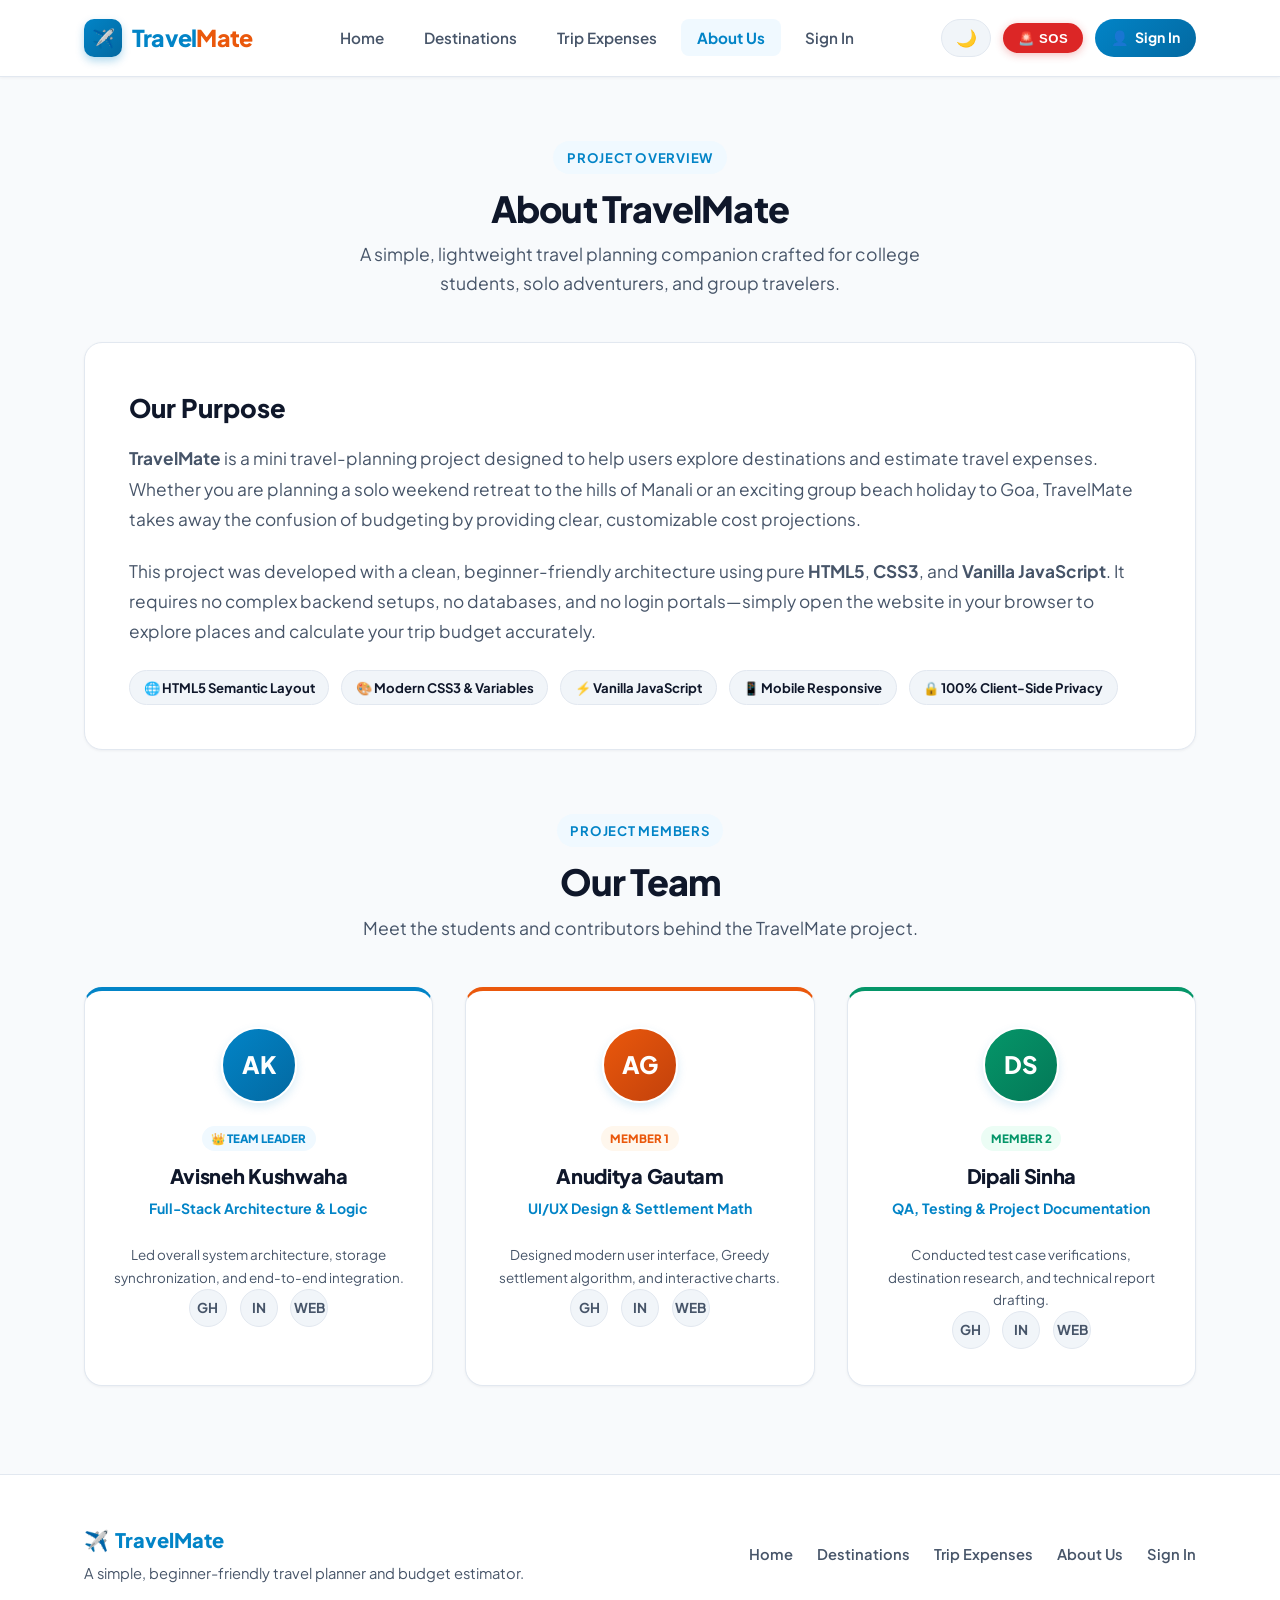
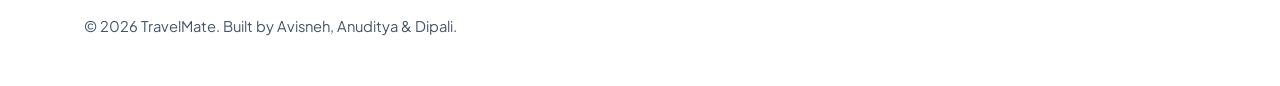
==== about.html @ c38aa234 "Initial commit: TravelMate web app" ====
<!DOCTYPE html>
<html lang="en">
<head>
  <meta charset="UTF-8">
  <meta name="viewport" content="width=device-width, initial-scale=1.0">
  <title>TravelMate - About Us & Our Team</title>
  <!-- Google Fonts: Plus Jakarta Sans -->
  <link rel="preconnect" href="https://fonts.googleapis.com">
  <link rel="preconnect" href="https://fonts.gstatic.com" crossorigin>
  <link href="https://fonts.googleapis.com/css2?family=Plus+Jakarta+Sans:wght@400;500;600;700;800&display=swap" rel="stylesheet">
  <!-- Main Stylesheet -->
  <link rel="stylesheet" href="css/style.css">
</head>
<body>

  <!-- Navigation Bar -->
  <header class="navbar">
    <div class="container nav-container">
      <a href="index.html" class="logo">
        <div class="logo-icon-wrap">✈️</div>
        <div class="logo-text">Travel<span>Mate</span></div>
      </a>

      <!-- Mobile Menu Toggle Button -->
      <button class="menu-toggle" id="menuToggle" aria-label="Toggle Navigation">
        ☰
      </button>

      <!-- Navigation Links -->
      <nav>
        <ul class="nav-links" id="navLinks">
          <li><a href="index.html" class="nav-link">Home</a></li>
          <li><a href="destinations.html" class="nav-link">Destinations</a></li>
          <li><a href="budget.html" class="nav-link">Trip Expenses</a></li>
          <li><a href="about.html" class="nav-link active">About Us</a></li>
          <li><a href="login.html" class="nav-link">Sign In</a></li>
        </ul>
      </nav>

      <!-- Nav Actions: Theme Toggle & Emergency SOS -->
      <div class="nav-actions-group">
        <button type="button" id="themeToggleBtn" class="btn-theme-toggle" title="Toggle Dark/Light Mode">🌙</button>
        <button type="button" id="sosNavBtn" class="btn-nav-sos" title="Emergency Helplines">🚨 SOS</button>
      </div>
    </div>
  </header>

  <!-- Main Content -->
  <main>
    <section class="about-section">
      <div class="container">
        <!-- Section Header -->
        <div class="section-header">
          <span class="section-tag">Project Overview</span>
          <h1 class="section-title">About TravelMate</h1>
          <p class="section-subtitle">
            A simple, lightweight travel planning companion crafted for college students, solo adventurers, and group travelers.
          </p>
        </div>

        <!-- About Intro Card -->
        <div class="about-intro-card">
          <h2 style="font-size: 1.6rem; font-weight: 800; margin-bottom: 0.85rem; color: var(--text-main);">Our Purpose</h2>
          <p class="about-intro-text">
            <strong>TravelMate</strong> is a mini travel-planning project designed to help users explore destinations and estimate travel expenses.
            Whether you are planning a solo weekend retreat to the hills of Manali or an exciting group beach holiday to Goa, TravelMate takes away the confusion of budgeting by providing clear, customizable cost projections.
          </p>
          <p class="about-intro-text">
            This project was developed with a clean, beginner-friendly architecture using pure <strong>HTML5</strong>, <strong>CSS3</strong>, and <strong>Vanilla JavaScript</strong>. It requires no complex backend setups, no databases, and no login portals—simply open the website in your browser to explore places and calculate your trip budget accurately.
          </p>

          <!-- Tech Stack Highlights -->
          <div class="about-tech-pills">
            <span class="tech-pill">🌐 HTML5 Semantic Layout</span>
            <span class="tech-pill">🎨 Modern CSS3 & Variables</span>
            <span class="tech-pill">⚡ Vanilla JavaScript</span>
            <span class="tech-pill">📱 Mobile Responsive</span>
            <span class="tech-pill">🔒 100% Client-Side Privacy</span>
          </div>
        </div>

        <!-- Team Section Header -->
        <div class="section-header">
          <span class="section-tag">Project Members</span>
          <h2 class="section-title">Our Team</h2>
          <p class="section-subtitle">
            Meet the students and contributors behind the TravelMate project.
          </p>
        </div>

        <!-- Team Grid -->
        <div class="team-grid">
          
          <!-- ========================================================= -->
          <!-- TEAM LEADER: AVISNEH KUSHWAHA                             -->
          <!-- ========================================================= -->
          <div class="team-card" style="border-top: 4px solid var(--primary);">
            <div class="team-avatar" style="background: linear-gradient(135deg, #0284c7 0%, #0369a1 100%); color: #ffffff;">AK</div>
            <div style="display: inline-block; background: var(--primary-light); color: var(--primary); font-size: 0.72rem; font-weight: 800; padding: 0.2rem 0.6rem; border-radius: var(--radius-full); margin-bottom: 0.5rem; text-transform: uppercase;">👑 Team Leader</div>
            <h3 class="team-name">Avisneh Kushwaha</h3>
            <div class="team-role">Full-Stack Architecture & Logic</div>
            <p style="font-size: 0.84rem; color: var(--text-muted); margin-top: 0.5rem;">
              Led overall system architecture, storage synchronization, and end-to-end integration.
            </p>
            <div class="team-socials">
              <a href="#" class="social-link" title="GitHub">GH</a>
              <a href="#" class="social-link" title="LinkedIn">IN</a>
              <a href="#" class="social-link" title="Portfolio">WEB</a>
            </div>
          </div>

          <!-- ========================================================= -->
          <!-- MEMBER 1: ANUDITYA GAUTAM                                 -->
          <!-- ========================================================= -->
          <div class="team-card" style="border-top: 4px solid var(--secondary);">
            <div class="team-avatar" style="background: linear-gradient(135deg, #ea580c 0%, #c2410c 100%); color: #ffffff;">AG</div>
            <div style="display: inline-block; background: var(--secondary-light); color: var(--secondary); font-size: 0.72rem; font-weight: 800; padding: 0.2rem 0.6rem; border-radius: var(--radius-full); margin-bottom: 0.5rem; text-transform: uppercase;">Member 1</div>
            <h3 class="team-name">Anuditya Gautam</h3>
            <div class="team-role">UI/UX Design & Settlement Math</div>
            <p style="font-size: 0.84rem; color: var(--text-muted); margin-top: 0.5rem;">
              Designed modern user interface, Greedy settlement algorithm, and interactive charts.
            </p>
            <div class="team-socials">
              <a href="#" class="social-link" title="GitHub">GH</a>
              <a href="#" class="social-link" title="LinkedIn">IN</a>
              <a href="#" class="social-link" title="Portfolio">WEB</a>
            </div>
          </div>

          <!-- ========================================================= -->
          <!-- MEMBER 2: DIPALI SINHA                                    -->
          <!-- ========================================================= -->
          <div class="team-card" style="border-top: 4px solid var(--accent);">
            <div class="team-avatar" style="background: linear-gradient(135deg, #059669 0%, #047857 100%); color: #ffffff;">DS</div>
            <div style="display: inline-block; background: var(--accent-light); color: var(--accent); font-size: 0.72rem; font-weight: 800; padding: 0.2rem 0.6rem; border-radius: var(--radius-full); margin-bottom: 0.5rem; text-transform: uppercase;">Member 2</div>
            <h3 class="team-name">Dipali Sinha</h3>
            <div class="team-role">QA, Testing & Project Documentation</div>
            <p style="font-size: 0.84rem; color: var(--text-muted); margin-top: 0.5rem;">
              Conducted test case verifications, destination research, and technical report drafting.
            </p>
            <div class="team-socials">
              <a href="#" class="social-link" title="GitHub">GH</a>
              <a href="#" class="social-link" title="LinkedIn">IN</a>
              <a href="#" class="social-link" title="Portfolio">WEB</a>
            </div>
          </div>

        </div>
      </div>
    </section>

    <!-- Emergency SOS Modal -->
    <div id="sosModal" class="modal-overlay hidden" role="dialog" aria-modal="true">
      <div class="modal-box">
        <div class="modal-header">
          <h3 class="modal-title"><span>🚨</span> Emergency Tourist Helplines</h3>
          <button type="button" class="modal-close-btn" id="closeSosBtn">&times;</button>
        </div>
        <p style="font-size: 0.9rem; color: var(--text-muted); margin-bottom: 1.25rem;">
          Verified 24x7 emergency contacts across India. Tap any button to place an immediate call.
        </p>
        <div class="sos-grid">
          <div class="sos-card sos-card-primary">
            <div>
              <div class="sos-name">National Emergency</div>
              <div class="sos-sub">All-in-one Emergency</div>
            </div>
            <a href="tel:112" class="sos-btn-call">📞 112</a>
          </div>
          <div class="sos-card">
            <div>
              <div class="sos-name">Tourist Helpline</div>
              <div class="sos-sub">Ministry of Tourism (24x7)</div>
            </div>
            <a href="tel:1363" class="sos-btn-call">📞 1363</a>
          </div>
          <div class="sos-card">
            <div>
              <div class="sos-name">Police Control</div>
              <div class="sos-sub">Immediate Police Assistance</div>
            </div>
            <a href="tel:100" class="sos-btn-call">📞 100</a>
          </div>
          <div class="sos-card">
            <div>
              <div class="sos-name">Ambulance / Medical</div>
              <div class="sos-sub">Emergency Medical Care</div>
            </div>
            <a href="tel:108" class="sos-btn-call">📞 108</a>
          </div>
          <div class="sos-card">
            <div>
              <div class="sos-name">Women Safety</div>
              <div class="sos-sub">National Women Helpline</div>
            </div>
            <a href="tel:1091" class="sos-btn-call">📞 1091</a>
          </div>
          <div class="sos-card">
            <div>
              <div class="sos-name">Highway Emergency</div>
              <div class="sos-sub">NHAI Road Assistance</div>
            </div>
            <a href="tel:1033" class="sos-btn-call">📞 1033</a>
          </div>
        </div>
      </div>
    </div>
  </main>

  <!-- Footer -->
  <footer class="footer">
    <div class="container footer-content">
      <div>
        <div class="footer-logo">
          <span>✈️</span> TravelMate
        </div>
        <p>A simple, beginner-friendly travel planner and budget estimator.</p>
      </div>
      <ul class="footer-links">
        <li><a href="index.html">Home</a></li>
        <li><a href="destinations.html">Destinations</a></li>
        <li><a href="budget.html">Trip Expenses</a></li>
        <li><a href="about.html">About Us</a></li>
        <li><a href="login.html">Sign In</a></li>
      </ul>
      <div>
        <p>&copy; 2026 TravelMate. Built by Avisneh, Anuditya & Dipali.</p>
      </div>
    </div>
  </footer>

  <!-- Main JavaScript File -->
  <script src="js/script.js"></script>
</body>
</html>
---- css/style.css ----
/* ===================================================
   TravelMate - Modern Travel Planning Website
   Polished College Mini-Project Stylesheet
   =================================================== */

@import url('https://fonts.googleapis.com/css2?family=Plus+Jakarta+Sans:wght@400;500;600;700;800&display=swap');

/* CSS Variables (Design Tokens) */
:root {
  /* Brand Colors */
  --primary: #0284c7;             /* Sky/Ocean Blue */
  --primary-hover: #0369a1;
  --primary-light: #f0f9ff;
  --primary-glow: rgba(2, 132, 199, 0.15);
  
  --secondary: #ea580c;           /* Warm Sunset Coral/Orange */
  --secondary-hover: #c2410c;
  --secondary-light: #fff7ed;
  
  --accent: #059669;              /* Emerald for settlements / positive balance */
  --accent-light: #ecfdf5;

  /* Neutrals & Surfaces */
  --bg-page: #f8fafc;             /* Slate 50 */
  --bg-card: #ffffff;
  --bg-subtle: #f1f5f9;           /* Slate 100 */
  --bg-input: #ffffff;
  
  /* Text */
  --text-main: #0f172a;           /* Slate 900 */
  --text-muted: #475569;          /* Slate 600 - high contrast */
  --text-light: #94a3b8;          /* Slate 400 */
  
  /* Borders */
  --border: #e2e8f0;              /* Slate 200 */
  --border-hover: #cbd5e1;
  --border-focus: #38bdf8;
  
  /* Feedback */
  --error: #dc2626;
  --error-bg: #fef2f2;
  --error-border: #fecaca;
  
  /* Radii */
  --radius-sm: 8px;
  --radius-md: 12px;
  --radius-lg: 18px;
  --radius-full: 9999px;
  
  /* Shadows */
  --shadow-sm: 0 1px 3px 0 rgba(15, 23, 42, 0.05);
  --shadow-md: 0 4px 12px -2px rgba(15, 23, 42, 0.07), 0 2px 4px -1px rgba(15, 23, 42, 0.04);
  --shadow-lg: 0 12px 28px -4px rgba(15, 23, 42, 0.1), 0 4px 8px -2px rgba(15, 23, 42, 0.04);
  --shadow-primary: 0 10px 20px -3px rgba(2, 132, 199, 0.25);
  
  /* Transitions */
  --transition: all 0.22s cubic-bezier(0.4, 0, 0.2, 1);
  --max-width: 1160px;
}

/* ===================================================
   Dark Mode Theme System
   =================================================== */
[data-theme="dark"] {
  --bg-page: #0b1329;             /* Deep midnight slate */
  --bg-card: #152238;             /* Elevated dark surface */
  --bg-subtle: #1c2e4a;           /* Secondary dark surface */
  --bg-input: #101c30;            /* Dark input field */
  
  --text-main: #f8fafc;           /* Crisp bright text */
  --text-muted: #94a3b8;          /* Slate 400 */
  --text-light: #64748b;          /* Slate 500 */
  
  --border: #233554;              /* Slate border */
  --border-hover: #3b5278;
  --border-focus: #38bdf8;
  
  --primary-light: rgba(2, 132, 199, 0.22);
  --secondary-light: rgba(234, 88, 12, 0.22);
  --accent-light: rgba(5, 150, 105, 0.22);
  
  --shadow-sm: 0 1px 3px 0 rgba(0, 0, 0, 0.4);
  --shadow-md: 0 4px 12px -2px rgba(0, 0, 0, 0.5);
  --shadow-lg: 0 12px 28px -4px rgba(0, 0, 0, 0.65);
}

[data-theme="dark"] .navbar {
  background-color: rgba(15, 23, 42, 0.94);
  border-bottom: 1px solid var(--border);
}
[data-theme="dark"] .nav-links {
  background-color: #152238;
}
[data-theme="dark"] .nav-link {
  color: #cbd5e1;
}
[data-theme="dark"] .nav-link:hover,
[data-theme="dark"] .nav-link.active {
  color: #38bdf8;
}
[data-theme="dark"] .feature-card,
[data-theme="dark"] .destination-card,
[data-theme="dark"] .team-card,
[data-theme="dark"] .tracker-panel,
[data-theme="dark"] .metric-card,
[data-theme="dark"] .trip-card,
[data-theme="dark"] .settlement-card,
[data-theme="dark"] .print-actions-bar,
[data-theme="dark"] .about-intro-card,
[data-theme="dark"] .checklist-card,
[data-theme="dark"] .budget-meter-card,
[data-theme="dark"] .category-analytics-card,
[data-theme="dark"] .itinerary-card,
[data-theme="dark"] .currency-widget-card,
[data-theme="dark"] .modal-box {
  background-color: var(--bg-card);
  border-color: var(--border);
}
[data-theme="dark"] .form-input,
[data-theme="dark"] .form-select,
[data-theme="dark"] .dest-search-input {
  background-color: var(--bg-input);
  color: var(--text-main);
  border-color: var(--border);
}
[data-theme="dark"] .expense-table th {
  background-color: #1a2a44;
  color: #cbd5e1;
  border-color: var(--border);
}
[data-theme="dark"] .expense-table td {
  border-color: var(--border);
  color: var(--text-main);
}
[data-theme="dark"] .category-dist-bar {
  background-color: #1e293b;
}
[data-theme="dark"] .category-card {
  background-color: #1a2a44;
}
[data-theme="dark"] .checklist-item {
  background-color: #1a2a44;
  border-color: var(--border);
}
[data-theme="dark"] .checklist-item.done {
  background-color: rgba(5, 150, 105, 0.15);
  border-color: #065f46;
}
[data-theme="dark"] .footer {
  background-color: #070d1d;
  border-top: 1px solid var(--border);
}
[data-theme="dark"] .demo-banner {
  background: linear-gradient(135deg, rgba(5, 150, 105, 0.15) 0%, rgba(2, 132, 199, 0.15) 100%);
  border-color: #059669;
}
[data-theme="dark"] .demo-banner-title {
  color: #34d399;
}
[data-theme="dark"] .demo-banner-desc {
  color: #a7f3d0;
}
[data-theme="dark"] .filter-pill {
  background-color: #152238;
  color: #cbd5e1;
  border-color: var(--border);
}

/* Homepage Dark Mode Overrides */
[data-theme="dark"] .hero {
  background: 
    linear-gradient(180deg, rgba(11, 19, 41, 0.94) 0%, rgba(15, 23, 42, 0.98) 100%),
    url('https://images.unsplash.com/photo-1488646953014-85cb44e25828?w=1600&auto=format&fit=crop&q=80') center/cover no-repeat;
  border-bottom-color: var(--border);
}

[data-theme="dark"] .hero-badge {
  background-color: var(--bg-card);
  border-color: var(--border);
  color: #38bdf8;
}

[data-theme="dark"] .hero-stats {
  background-color: rgba(21, 34, 56, 0.9);
  border-color: var(--border);
  color: #94a3b8;
}

[data-theme="dark"] .hero-stat-item strong {
  color: #f8fafc;
}

[data-theme="dark"] .btn-outline {
  background-color: var(--bg-card);
  border-color: var(--border);
  color: var(--text-main);
}

[data-theme="dark"] .btn-outline:hover {
  background-color: var(--primary-light);
  border-color: var(--primary);
  color: #38bdf8;
}

[data-theme="dark"] .btn-outline-danger {
  background-color: var(--bg-card);
  border-color: #7f1d1d;
  color: #f87171;
}

[data-theme="dark"] .btn-outline-danger:hover {
  background-color: rgba(220, 38, 38, 0.2);
  border-color: #ef4444;
}

[data-theme="dark"] .section-tag {
  background-color: var(--primary-light);
  color: #38bdf8;
}

[data-theme="dark"] .feature-card {
  background-color: var(--bg-card);
  border-color: var(--border);
}

[data-theme="dark"] .feature-icon-wrap {
  background-color: var(--primary-light);
  color: #38bdf8;
}

[data-theme="dark"] .feature-link {
  color: #38bdf8;
}

[data-theme="dark"] .feature-link:hover {
  color: #7dd3fc;
}

[data-theme="dark"] .sos-card {
  background-color: var(--bg-card);
  border-color: var(--border);
}

[data-theme="dark"] .sos-sub {
  color: var(--text-muted);
}

/* Base & Reset */
*, *::before, *::after {
  box-sizing: border-box;
  margin: 0;
  padding: 0;
}

html {
  scroll-behavior: smooth;
  font-size: 16px;
}

body {
  font-family: 'Plus Jakarta Sans', -apple-system, BlinkMacSystemFont, "Segoe UI", Roboto, sans-serif;
  color: var(--text-main);
  background-color: var(--bg-page);
  line-height: 1.65;
  min-height: 100vh;
  display: flex;
  flex-direction: column;
  -webkit-font-smoothing: antialiased;
}

main {
  flex: 1;
}

a {
  color: inherit;
  text-decoration: none;
}

img {
  max-width: 100%;
  height: auto;
  display: block;
}

/* Container */
.container {
  width: 100%;
  max-width: var(--max-width);
  margin: 0 auto;
  padding: 0 1.5rem;
}

/* Section Header Typography */
.section-header {
  text-align: center;
  margin-bottom: 2.75rem;
}

.section-tag {
  display: inline-flex;
  align-items: center;
  gap: 0.4rem;
  font-size: 0.82rem;
  font-weight: 700;
  text-transform: uppercase;
  letter-spacing: 0.75px;
  color: var(--primary);
  background-color: var(--primary-light);
  padding: 0.35rem 0.85rem;
  border-radius: var(--radius-full);
  margin-bottom: 0.75rem;
}

.section-title {
  font-size: 2.25rem;
  font-weight: 800;
  color: var(--text-main);
  letter-spacing: -0.025em;
  margin-bottom: 0.6rem;
  line-height: 1.25;
}

.section-subtitle {
  font-size: 1.1rem;
  color: var(--text-muted);
  max-width: 620px;
  margin: 0 auto;
  font-weight: 400;
}

/* ===================================================
   Navigation Bar
   =================================================== */
.navbar {
  background-color: rgba(255, 255, 255, 0.95);
  backdrop-filter: blur(12px);
  -webkit-backdrop-filter: blur(12px);
  border-bottom: 1px solid var(--border);
  position: sticky;
  top: 0;
  z-index: 100;
  box-shadow: var(--shadow-sm);
  transition: var(--transition);
}

.nav-container {
  display: flex;
  align-items: center;
  justify-content: space-between;
  height: 76px;
}

.logo {
  display: flex;
  align-items: center;
  gap: 0.6rem;
  font-size: 1.45rem;
  font-weight: 800;
  color: var(--primary);
  letter-spacing: -0.03em;
  transition: var(--transition);
}

.logo:hover {
  opacity: 0.9;
  transform: translateY(-1px);
}

.logo-icon-wrap {
  width: 38px;
  height: 38px;
  border-radius: 10px;
  background: linear-gradient(135deg, var(--primary) 0%, var(--primary-hover) 100%);
  color: #ffffff;
  display: flex;
  align-items: center;
  justify-content: center;
  font-size: 1.15rem;
  box-shadow: 0 4px 8px rgba(2, 132, 199, 0.3);
}

.logo-text span {
  color: var(--secondary);
}

.nav-links {
  display: flex;
  list-style: none;
  gap: 0.5rem;
  align-items: center;
}

.nav-link {
  font-size: 0.95rem;
  font-weight: 600;
  color: var(--text-muted);
  padding: 0.55rem 1rem;
  border-radius: var(--radius-sm);
  transition: var(--transition);
}

.nav-link:hover {
  color: var(--primary);
  background-color: var(--primary-light);
}

.nav-link.active {
  color: var(--primary);
  background-color: var(--primary-light);
  font-weight: 700;
}

.menu-toggle {
  display: none;
  background: none;
  border: 1px solid var(--border);
  border-radius: var(--radius-sm);
  padding: 0.5rem 0.75rem;
  cursor: pointer;
  color: var(--text-main);
  font-size: 1.25rem;
  transition: var(--transition);
}

.menu-toggle:hover {
  background-color: var(--bg-subtle);
}

/* ===================================================
   Buttons
   =================================================== */
.btn {
  display: inline-flex;
  align-items: center;
  justify-content: center;
  gap: 0.5rem;
  font-size: 0.98rem;
  font-weight: 700;
  padding: 0.75rem 1.6rem;
  border-radius: var(--radius-md);
  border: 1px solid transparent;
  cursor: pointer;
  transition: var(--transition);
  text-align: center;
  font-family: inherit;
}

.btn-primary {
  background: linear-gradient(135deg, var(--primary) 0%, var(--primary-hover) 100%);
  color: #ffffff;
  box-shadow: var(--shadow-sm);
}

.btn-primary:hover {
  transform: translateY(-2px);
  box-shadow: var(--shadow-primary);
}

.btn-secondary {
  background: linear-gradient(135deg, var(--secondary) 0%, var(--secondary-hover) 100%);
  color: #ffffff;
  box-shadow: var(--shadow-sm);
}

.btn-secondary:hover {
  transform: translateY(-2px);
  box-shadow: 0 10px 20px -3px rgba(234, 88, 12, 0.25);
}

.btn-outline {
  background-color: #ffffff;
  border-color: var(--border);
  color: var(--text-main);
}

.btn-outline:hover {
  border-color: var(--primary);
  color: var(--primary);
  background-color: var(--primary-light);
  transform: translateY(-2px);
}

.btn-outline-danger {
  background-color: #ffffff;
  border-color: var(--error-border);
  color: var(--error);
}

.btn-outline-danger:hover {
  background-color: var(--error-bg);
  border-color: var(--error);
}

.btn-sm {
  padding: 0.45rem 0.9rem;
  font-size: 0.85rem;
  border-radius: var(--radius-sm);
}

.btn-lg {
  padding: 0.95rem 2rem;
  font-size: 1.08rem;
  border-radius: var(--radius-md);
}

/* ===================================================
   Home Page Hero & Features
   =================================================== */
.hero {
  position: relative;
  padding: 5.5rem 0 4.5rem;
  background: 
    linear-gradient(180deg, rgba(240, 249, 255, 0.92) 0%, rgba(248, 250, 252, 0.96) 100%),
    url('https://images.unsplash.com/photo-1488646953014-85cb44e25828?w=1600&auto=format&fit=crop&q=80') center/cover no-repeat;
  text-align: center;
  border-bottom: 1px solid var(--border);
}

.hero-content {
  max-width: 780px;
  margin: 0 auto;
}

.hero-badge {
  display: inline-flex;
  align-items: center;
  gap: 0.5rem;
  padding: 0.45rem 1.1rem;
  background-color: #ffffff;
  border: 1px solid #bae6fd;
  color: var(--primary-hover);
  border-radius: var(--radius-full);
  font-size: 0.88rem;
  font-weight: 700;
  margin-bottom: 1.5rem;
  box-shadow: var(--shadow-sm);
}

.hero-title {
  font-size: 3.25rem;
  font-weight: 800;
  letter-spacing: -0.035em;
  color: var(--text-main);
  margin-bottom: 1.25rem;
  line-height: 1.18;
}

.hero-title span {
  background: linear-gradient(135deg, var(--primary) 0%, #0284c7 50%, var(--secondary) 100%);
  -webkit-background-clip: text;
  -webkit-text-fill-color: transparent;
}

.hero-desc {
  font-size: 1.25rem;
  color: var(--text-muted);
  max-width: 650px;
  margin: 0 auto 2.25rem;
  line-height: 1.6;
}

.hero-actions {
  display: flex;
  gap: 1.1rem;
  justify-content: center;
  flex-wrap: wrap;
  margin-bottom: 2.5rem;
}

.hero-stats {
  display: inline-flex;
  align-items: center;
  gap: 1.75rem;
  padding: 0.75rem 1.75rem;
  background-color: rgba(255, 255, 255, 0.8);
  backdrop-filter: blur(8px);
  border: 1px solid var(--border);
  border-radius: var(--radius-full);
  font-size: 0.9rem;
  color: var(--text-muted);
  box-shadow: var(--shadow-sm);
}

.hero-stat-item {
  display: flex;
  align-items: center;
  gap: 0.4rem;
  font-weight: 600;
}

.hero-stat-item strong {
  color: var(--text-main);
}

/* Features Section */
.features-section {
  padding: 4.5rem 0 5.5rem;
}

.features-grid {
  display: grid;
  grid-template-columns: repeat(auto-fit, minmax(300px, 1fr));
  gap: 2rem;
}

.feature-card {
  background-color: var(--bg-card);
  padding: 2.25rem;
  border-radius: var(--radius-lg);
  border: 1px solid var(--border);
  box-shadow: var(--shadow-sm);
  transition: var(--transition);
  display: flex;
  flex-direction: column;
  position: relative;
  overflow: hidden;
}

.feature-card::before {
  content: "";
  position: absolute;
  top: 0;
  left: 0;
  right: 0;
  height: 4px;
  background: linear-gradient(90deg, var(--primary) 0%, var(--secondary) 100%);
  opacity: 0;
  transition: var(--transition);
}

.feature-card:hover {
  transform: translateY(-6px);
  box-shadow: var(--shadow-lg);
  border-color: #cbd5e1;
}

.feature-card:hover::before {
  opacity: 1;
}

.feature-icon-wrap {
  width: 56px;
  height: 56px;
  border-radius: var(--radius-md);
  background-color: var(--primary-light);
  color: var(--primary);
  display: flex;
  align-items: center;
  justify-content: center;
  font-size: 1.75rem;
  margin-bottom: 1.5rem;
  border: 1px solid #e0f2fe;
}

.feature-title {
  font-size: 1.35rem;
  font-weight: 700;
  color: var(--text-main);
  margin-bottom: 0.6rem;
  letter-spacing: -0.015em;
}

.feature-desc {
  color: var(--text-muted);
  font-size: 0.98rem;
  margin-bottom: 1.5rem;
  flex: 1;
  line-height: 1.6;
}

.feature-link {
  display: inline-flex;
  align-items: center;
  gap: 0.4rem;
  color: var(--primary);
  font-weight: 700;
  font-size: 0.95rem;
  transition: var(--transition);
}

.feature-link:hover {
  color: var(--primary-hover);
  transform: translateX(3px);
}

/* ===================================================
   Destinations Page
   =================================================== */
.destinations-section {
  padding: 4rem 0 5.5rem;
}

.destinations-grid {
  display: grid;
  grid-template-columns: repeat(auto-fill, minmax(340px, 1fr));
  gap: 2.25rem;
}

.destination-card {
  background-color: var(--bg-card);
  border-radius: var(--radius-lg);
  border: 1px solid var(--border);
  overflow: hidden;
  box-shadow: var(--shadow-sm);
  transition: var(--transition);
  display: flex;
  flex-direction: column;
}

.destination-card:hover {
  transform: translateY(-6px);
  box-shadow: var(--shadow-lg);
  border-color: #cbd5e1;
}

.destination-image-wrapper {
  position: relative;
  width: 100%;
  height: 225px;
  background-color: #e2e8f0;
  overflow: hidden;
}

.destination-image {
  width: 100%;
  height: 100%;
  object-fit: cover;
  transition: transform 0.45s cubic-bezier(0.4, 0, 0.2, 1);
}

.destination-card:hover .destination-image {
  transform: scale(1.06);
}

.destination-badge {
  position: absolute;
  top: 1rem;
  right: 1rem;
  background-color: rgba(15, 23, 42, 0.85);
  backdrop-filter: blur(6px);
  -webkit-backdrop-filter: blur(6px);
  color: #ffffff;
  padding: 0.35rem 0.85rem;
  border-radius: var(--radius-full);
  font-size: 0.78rem;
  font-weight: 700;
  letter-spacing: 0.3px;
  box-shadow: 0 2px 6px rgba(0,0,0,0.2);
}

.destination-content {
  padding: 1.75rem;
  display: flex;
  flex-direction: column;
  flex: 1;
}

.destination-name {
  font-size: 1.45rem;
  font-weight: 800;
  color: var(--text-main);
  margin-bottom: 0.45rem;
  letter-spacing: -0.02em;
}

.destination-desc {
  color: var(--text-muted);
  font-size: 0.95rem;
  margin-bottom: 1.5rem;
  flex: 1;
  line-height: 1.6;
}

.destination-footer {
  display: flex;
  align-items: center;
  justify-content: space-between;
  padding-top: 1.25rem;
  border-top: 1px solid var(--border);
}

.destination-budget-label {
  font-size: 0.75rem;
  color: var(--text-muted);
  text-transform: uppercase;
  font-weight: 700;
  letter-spacing: 0.6px;
  margin-bottom: 0.15rem;
}

.destination-budget-val {
  font-size: 1.15rem;
  font-weight: 800;
  color: var(--primary);
}

/* ===================================================
   Trip Expenses Tracker & Splitter Styles
   =================================================== */
.expense-tracker-section {
  padding: 3.5rem 0 5.5rem;
}

.tracker-layout {
  display: flex;
  flex-direction: column;
  gap: 2.5rem;
}

/* Generic Panel Card */
.tracker-panel {
  background-color: var(--bg-card);
  border-radius: var(--radius-lg);
  border: 1px solid var(--border);
  box-shadow: var(--shadow-sm);
  padding: 2.25rem;
}

.panel-header {
  border-bottom: 1px solid var(--border);
  padding-bottom: 1.25rem;
  margin-bottom: 1.75rem;
  display: flex;
  align-items: center;
  justify-content: space-between;
  flex-wrap: wrap;
  gap: 1rem;
}

.panel-tag {
  font-size: 0.75rem;
  font-weight: 800;
  text-transform: uppercase;
  letter-spacing: 0.75px;
  color: var(--primary);
  display: inline-block;
  margin-bottom: 0.35rem;
}

.panel-title {
  font-size: 1.45rem;
  font-weight: 800;
  color: var(--text-main);
  letter-spacing: -0.02em;
}

.panel-desc {
  font-size: 0.9rem;
  color: var(--text-muted);
  margin-top: 0.25rem;
}

/* ===================================================
   My Trips Dashboard
   =================================================== */
.my-trips-section {
  background-color: var(--bg-card);
  border-radius: var(--radius-lg);
  border: 1px solid var(--border);
  box-shadow: var(--shadow-sm);
  padding: 2rem;
  margin-bottom: 2rem;
}

.my-trips-header {
  display: flex;
  align-items: center;
  justify-content: space-between;
  flex-wrap: wrap;
  gap: 1rem;
  padding-bottom: 1.25rem;
  border-bottom: 1px solid var(--border);
  margin-bottom: 1.5rem;
}

.my-trips-grid {
  display: grid;
  grid-template-columns: repeat(auto-fill, minmax(300px, 1fr));
  gap: 1.5rem;
}

.trip-card {
  background-color: #ffffff;
  border-radius: var(--radius-md);
  border: 1.5px solid var(--border);
  box-shadow: var(--shadow-sm);
  padding: 1.5rem;
  display: flex;
  flex-direction: column;
  gap: 1rem;
  position: relative;
  transition: var(--transition);
}

.trip-card:hover {
  transform: translateY(-3px);
  box-shadow: var(--shadow-md);
  border-color: #cbd5e1;
}

.trip-card.active {
  border-color: var(--primary);
  box-shadow: 0 0 0 2px var(--primary-light), var(--shadow-md);
  background: linear-gradient(180deg, #f0f9ff 0%, #ffffff 40%);
}

.trip-card-header {
  display: flex;
  align-items: flex-start;
  justify-content: space-between;
  gap: 0.5rem;
}

.trip-card-title {
  font-size: 1.25rem;
  font-weight: 800;
  color: var(--text-main);
  letter-spacing: -0.01em;
  margin-bottom: 0.25rem;
}

.trip-badge-active {
  display: inline-flex;
  align-items: center;
  gap: 0.3rem;
  background-color: var(--primary);
  color: #ffffff;
  font-size: 0.72rem;
  font-weight: 800;
  text-transform: uppercase;
  letter-spacing: 0.5px;
  padding: 0.25rem 0.6rem;
  border-radius: var(--radius-full);
}

.trip-badge-dest {
  display: inline-flex;
  align-items: center;
  gap: 0.25rem;
  background-color: var(--bg-subtle);
  color: var(--text-muted);
  font-size: 0.75rem;
  font-weight: 700;
  padding: 0.2rem 0.55rem;
  border-radius: var(--radius-full);
  border: 1px solid var(--border);
}

.trip-card-members {
  font-size: 0.85rem;
  color: var(--text-muted);
  display: flex;
  flex-direction: column;
  gap: 0.25rem;
}

.trip-members-chips {
  display: flex;
  flex-wrap: wrap;
  gap: 0.35rem;
  margin-top: 0.25rem;
}

.trip-member-tag {
  font-size: 0.75rem;
  font-weight: 600;
  background-color: var(--bg-subtle);
  border: 1px solid var(--border);
  padding: 0.15rem 0.5rem;
  border-radius: var(--radius-sm);
  color: var(--text-main);
}

.trip-card-stats {
  display: flex;
  justify-content: space-between;
  align-items: center;
  padding: 0.75rem 1rem;
  background-color: var(--bg-subtle);
  border-radius: var(--radius-sm);
  border: 1px solid var(--border);
}

.trip-card-total-label {
  font-size: 0.75rem;
  font-weight: 700;
  text-transform: uppercase;
  letter-spacing: 0.5px;
  color: var(--text-muted);
}

.trip-card-total-val {
  font-size: 1.15rem;
  font-weight: 800;
  color: var(--primary);
}

.trip-card-actions {
  display: flex;
  gap: 0.5rem;
  margin-top: auto;
  padding-top: 0.5rem;
}

.trip-card-actions .btn {
  flex: 1;
}

.empty-trips-card {
  grid-column: 1 / -1;
  text-align: center;
  padding: 3rem 1.5rem;
  background-color: var(--bg-subtle);
  border-radius: var(--radius-md);
  border: 1.5px dashed var(--border);
  color: var(--text-muted);
}

.destination-badge-inline {
  display: inline-flex;
  align-items: center;
  gap: 0.3rem;
  background-color: #e0f2fe;
  color: #0369a1;
  border: 1px solid #7dd3fc;
  padding: 0.2rem 0.65rem;
  border-radius: var(--radius-full);
  font-size: 0.8rem;
  font-weight: 700;
  vertical-align: middle;
  margin-left: 0.5rem;
}

/* Pair-wise Direct Settlements */
.pair-settlement-list {
  display: grid;
  grid-template-columns: repeat(auto-fit, minmax(280px, 1fr));
  gap: 0.85rem;
}

.pair-settlement-item {
  display: flex;
  align-items: center;
  justify-content: space-between;
  gap: 0.75rem;
  padding: 1rem 1.25rem;
  background-color: #ffffff;
  border-radius: var(--radius-md);
  border: 1.5px solid #fed7aa;
  background: linear-gradient(135deg, #fffbeb 0%, #fff7ed 100%);
  box-shadow: var(--shadow-sm);
}

.pair-settlement-item.settled-clean {
  background: #f0fdf4;
  border-color: #bbf7d0;
}

.pair-settlement-desc {
  display: flex;
  align-items: center;
  gap: 0.5rem;
  font-weight: 700;
  font-size: 0.95rem;
  color: var(--text-main);
  flex-wrap: wrap;
}

.pair-debtor {
  color: var(--secondary);
  font-weight: 800;
}

.pair-creditor {
  color: var(--accent);
  font-weight: 800;
}

.pair-arrow {
  color: var(--text-muted);
  font-size: 1.1rem;
}

.pair-amount {
  font-size: 1.1rem;
  font-weight: 800;
  color: var(--text-main);
  background-color: #ffffff;
  padding: 0.25rem 0.65rem;
  border-radius: var(--radius-sm);
  border: 1px solid rgba(0, 0, 0, 0.08);
  white-space: nowrap;
}

/* Active Trip Banner */
.active-trip-banner {
  background: linear-gradient(135deg, #f0f9ff 0%, #e0f2fe 100%);
  border: 1.5px solid #bae6fd;
  border-radius: var(--radius-md);
  padding: 1.5rem 1.75rem;
  display: flex;
  align-items: center;
  justify-content: space-between;
  flex-wrap: wrap;
  gap: 1rem;
  margin-bottom: 2rem;
}

.active-trip-info {
  display: flex;
  flex-direction: column;
  gap: 0.4rem;
}

.active-trip-label {
  font-size: 0.78rem;
  font-weight: 800;
  text-transform: uppercase;
  letter-spacing: 0.6px;
  color: var(--primary-hover);
}

.active-trip-title {
  font-size: 1.6rem;
  font-weight: 800;
  color: var(--text-main);
}

.active-members-list {
  display: flex;
  align-items: center;
  gap: 0.5rem;
  flex-wrap: wrap;
  margin-top: 0.35rem;
}

.member-chip {
  display: inline-flex;
  align-items: center;
  gap: 0.4rem;
  background-color: #ffffff;
  border: 1px solid #7dd3fc;
  color: var(--text-main);
  padding: 0.3rem 0.75rem;
  border-radius: var(--radius-full);
  font-size: 0.85rem;
  font-weight: 700;
  box-shadow: 0 1px 2px rgba(0, 0, 0, 0.04);
}

.member-chip-avatar {
  width: 20px;
  height: 20px;
  border-radius: 50%;
  background-color: var(--primary);
  color: #ffffff;
  display: inline-flex;
  align-items: center;
  justify-content: center;
  font-size: 0.7rem;
  font-weight: 800;
}

/* Dynamic Member Inputs Grid */
.member-inputs-grid {
  display: grid;
  grid-template-columns: repeat(auto-fit, minmax(220px, 1fr));
  gap: 1rem;
  margin: 1.25rem 0 1.75rem;
}

/* Forms */
.form-grid {
  display: grid;
  grid-template-columns: repeat(auto-fit, minmax(220px, 1fr));
  gap: 1.25rem;
  margin-bottom: 1.75rem;
}

.form-group {
  display: flex;
  flex-direction: column;
  gap: 0.45rem;
}

.form-group.full-width {
  grid-column: 1 / -1;
}

.form-label {
  font-size: 0.9rem;
  font-weight: 700;
  color: var(--text-main);
  display: flex;
  align-items: center;
  gap: 0.4rem;
}

.form-label span.req {
  color: var(--error);
}

.input-icon-wrap {
  position: relative;
  display: flex;
  align-items: center;
}

.input-icon {
  position: absolute;
  left: 0.95rem;
  color: var(--text-light);
  font-size: 0.95rem;
  pointer-events: none;
  font-weight: 700;
}

.form-input,
.form-select {
  width: 100%;
  padding: 0.8rem 1rem;
  font-size: 0.96rem;
  border: 1.5px solid var(--border);
  border-radius: var(--radius-md);
  background-color: var(--bg-input);
  color: var(--text-main);
  transition: var(--transition);
  font-family: inherit;
}

.has-icon {
  padding-left: 2.2rem;
}

.form-input:focus,
.form-select:focus {
  outline: none;
  border-color: var(--primary);
  box-shadow: 0 0 0 4px var(--primary-glow);
  background-color: #ffffff;
}

.form-input::placeholder {
  color: #94a3b8;
}

.form-hint {
  font-size: 0.78rem;
  color: var(--text-muted);
}

/* Alert Notification */
.alert {
  padding: 0.9rem 1.2rem;
  border-radius: var(--radius-md);
  font-size: 0.92rem;
  margin-bottom: 1.5rem;
  display: flex;
  align-items: center;
  gap: 0.6rem;
}

.alert-error {
  background-color: var(--error-bg);
  border: 1px solid var(--error-border);
  color: var(--error);
  font-weight: 600;
}

.alert.hidden,
.hidden {
  display: none !important;
}

/* Summary Metrics Highlights */
.metrics-grid {
  display: grid;
  grid-template-columns: repeat(auto-fit, minmax(260px, 1fr));
  gap: 1.25rem;
  margin-bottom: 2rem;
}

.metric-card {
  padding: 1.5rem;
  border-radius: var(--radius-md);
  border: 1px solid var(--border);
  background-color: var(--bg-card);
  box-shadow: var(--shadow-sm);
  display: flex;
  flex-direction: column;
  gap: 0.35rem;
}

.metric-card.primary {
  background: linear-gradient(135deg, #0284c7 0%, #0369a1 100%);
  color: #ffffff;
  border: none;
  box-shadow: 0 10px 24px -4px rgba(2, 132, 199, 0.35);
}

.metric-card.primary .metric-label {
  color: rgba(255, 255, 255, 0.85);
}

.metric-card.primary .metric-value {
  color: #ffffff;
  font-size: 2.25rem;
}

.metric-card.accent {
  background-color: var(--accent-light);
  border: 1.5px solid #a7f3d0;
}

.metric-card.accent .metric-label {
  color: #065f46;
}

.metric-card.accent .metric-value {
  color: #047857;
  font-size: 1.85rem;
}

.metric-label {
  font-size: 0.8rem;
  font-weight: 700;
  text-transform: uppercase;
  letter-spacing: 0.6px;
  color: var(--text-muted);
}

.metric-value {
  font-size: 1.85rem;
  font-weight: 800;
  letter-spacing: -0.02em;
  color: var(--text-main);
}

/* Expense Table */
.table-responsive {
  width: 100%;
  overflow-x: auto;
  border-radius: var(--radius-md);
  border: 1px solid var(--border);
}

.expense-table {
  width: 100%;
  border-collapse: collapse;
  min-width: 620px;
}

.expense-table th {
  background-color: var(--bg-subtle);
  padding: 0.9rem 1rem;
  text-align: left;
  font-size: 0.82rem;
  font-weight: 700;
  color: var(--text-muted);
  text-transform: uppercase;
  letter-spacing: 0.5px;
  border-bottom: 1px solid var(--border);
}

.expense-table td {
  padding: 1rem;
  border-bottom: 1px solid var(--border);
  font-size: 0.94rem;
  vertical-align: middle;
}

.expense-table tr:last-child td {
  border-bottom: none;
}

.expense-table tr:hover {
  background-color: #fafbfc;
}

.category-tag {
  display: inline-flex;
  align-items: center;
  padding: 0.25rem 0.65rem;
  border-radius: var(--radius-full);
  font-size: 0.78rem;
  font-weight: 700;
  background-color: var(--bg-subtle);
  color: var(--text-main);
  border: 1px solid var(--border);
}

.amount-cell {
  font-weight: 800;
  color: var(--text-main);
  font-size: 1.05rem;
}

.actions-cell {
  display: flex;
  gap: 0.5rem;
}

.btn-action-edit {
  background: none;
  border: 1px solid var(--border);
  border-radius: var(--radius-sm);
  padding: 0.35rem 0.65rem;
  font-size: 0.82rem;
  font-weight: 700;
  color: var(--primary);
  cursor: pointer;
  transition: var(--transition);
}

.btn-action-edit:hover {
  background-color: var(--primary-light);
  border-color: var(--primary);
}

.btn-action-delete {
  background: none;
  border: 1px solid var(--border);
  border-radius: var(--radius-sm);
  padding: 0.35rem 0.65rem;
  font-size: 0.82rem;
  font-weight: 700;
  color: var(--error);
  cursor: pointer;
  transition: var(--transition);
}

.btn-action-delete:hover {
  background-color: var(--error-bg);
  border-color: var(--error);
}

/* Empty State */
.empty-state {
  text-align: center;
  padding: 3.5rem 1.5rem;
  color: var(--text-muted);
}

.empty-state-icon {
  font-size: 3rem;
  margin-bottom: 0.75rem;
  opacity: 0.7;
}

/* Settlement Cards */
.settlement-grid {
  display: grid;
  grid-template-columns: repeat(auto-fit, minmax(280px, 1fr));
  gap: 1.25rem;
  margin-top: 1.25rem;
}

.settlement-card {
  padding: 1.25rem 1.5rem;
  border-radius: var(--radius-md);
  border: 1px solid var(--border);
  background-color: var(--bg-card);
  display: flex;
  align-items: center;
  justify-content: space-between;
  box-shadow: var(--shadow-sm);
}

.settlement-card.receive {
  border-left: 5px solid var(--accent);
  background-color: #f0fdf4;
}

.settlement-card.pay {
  border-left: 5px solid var(--secondary);
  background-color: #fff7ed;
}

.settlement-card.settled {
  border-left: 5px solid var(--text-light);
  background-color: var(--bg-subtle);
}

.settlement-member {
  font-size: 1.05rem;
  font-weight: 800;
  color: var(--text-main);
}

.settlement-sub {
  font-size: 0.82rem;
  color: var(--text-muted);
}

.settlement-badge {
  font-size: 0.95rem;
  font-weight: 800;
}

.settlement-badge.receive {
  color: var(--accent);
}

.settlement-badge.pay {
  color: var(--secondary);
}

.settlement-badge.settled {
  color: var(--text-muted);
}

/* Print Section & Actions */
.print-actions-bar {
  display: flex;
  align-items: center;
  justify-content: space-between;
  flex-wrap: wrap;
  gap: 1rem;
  background-color: #ffffff;
  padding: 1.5rem 2rem;
  border-radius: var(--radius-lg);
  border: 1px solid var(--border);
  box-shadow: var(--shadow-sm);
}

.print-tip {
  font-size: 0.88rem;
  color: var(--text-muted);
}

/* ===================================================
   Print Report Dedicated Container (Visible only in print)
   =================================================== */
.print-report-container {
  display: none;
}

/* ===================================================
   Page 4: About Us Page
   =================================================== */
.about-section {
  padding: 4rem 0 5.5rem;
}

.about-intro-card {
  background-color: var(--bg-card);
  border-radius: var(--radius-lg);
  border: 1px solid var(--border);
  padding: 2.75rem;
  box-shadow: var(--shadow-sm);
  margin-bottom: 4rem;
}

.about-intro-text {
  font-size: 1.08rem;
  color: var(--text-muted);
  margin-bottom: 1.35rem;
  line-height: 1.75;
}

.about-tech-pills {
  display: flex;
  gap: 0.75rem;
  flex-wrap: wrap;
  margin-top: 1.5rem;
}

.tech-pill {
  font-size: 0.82rem;
  font-weight: 700;
  padding: 0.35rem 0.85rem;
  border-radius: var(--radius-full);
  background-color: var(--bg-subtle);
  color: var(--text-main);
  border: 1px solid var(--border);
}

.team-grid {
  display: grid;
  grid-template-columns: repeat(auto-fit, minmax(250px, 1fr));
  gap: 2rem;
}

.team-card {
  background-color: var(--bg-card);
  border-radius: var(--radius-lg);
  border: 1px solid var(--border);
  padding: 2.25rem 1.75rem;
  text-align: center;
  box-shadow: var(--shadow-sm);
  transition: var(--transition);
}

.team-card:hover {
  transform: translateY(-5px);
  box-shadow: var(--shadow-lg);
  border-color: #cbd5e1;
}

.team-avatar {
  width: 76px;
  height: 76px;
  border-radius: 50%;
  background: linear-gradient(135deg, #e0f2fe 0%, #bae6fd 100%);
  color: var(--primary);
  display: flex;
  align-items: center;
  justify-content: center;
  font-size: 1.5rem;
  font-weight: 800;
  margin: 0 auto 1.35rem;
  border: 2px solid #ffffff;
  box-shadow: 0 4px 10px rgba(2, 132, 199, 0.15);
}

.team-name {
  font-size: 1.25rem;
  font-weight: 800;
  color: var(--text-main);
  margin-bottom: 0.3rem;
  letter-spacing: -0.015em;
}

.team-role {
  font-size: 0.88rem;
  color: var(--primary);
  font-weight: 700;
  margin-bottom: 1.5rem;
}

.team-socials {
  display: flex;
  justify-content: center;
  gap: 0.8rem;
}

.social-link {
  display: inline-flex;
  align-items: center;
  justify-content: center;
  width: 38px;
  height: 38px;
  border-radius: 50%;
  background-color: var(--bg-subtle);
  color: var(--text-muted);
  font-size: 0.85rem;
  font-weight: 700;
  transition: var(--transition);
  border: 1px solid var(--border);
}

.social-link:hover {
  background-color: var(--primary);
  color: #ffffff;
  border-color: var(--primary);
  transform: translateY(-2px);
  box-shadow: 0 4px 8px rgba(2, 132, 199, 0.3);
}

/* ===================================================
   Footer
   =================================================== */
.footer {
  background-color: #ffffff;
  border-top: 1px solid var(--border);
  padding: 3rem 0;
  color: var(--text-muted);
  font-size: 0.92rem;
  margin-top: auto;
}

.footer-content {
  display: flex;
  align-items: center;
  justify-content: space-between;
  flex-wrap: wrap;
  gap: 1.75rem;
}

.footer-logo {
  display: flex;
  align-items: center;
  gap: 0.4rem;
  font-weight: 800;
  color: var(--primary);
  font-size: 1.25rem;
  margin-bottom: 0.35rem;
}

.footer-links {
  display: flex;
  gap: 1.5rem;
  list-style: none;
}

.footer-links a {
  font-weight: 600;
  transition: var(--transition);
}

.footer-links a:hover {
  color: var(--primary);
}

/* ===================================================
   College Project Showcase Components
   =================================================== */

/* 1. Quick Presentation Demo Banner */
.demo-banner {
  background: linear-gradient(135deg, #f0fdf4 0%, #ecfeff 100%);
  border: 1.5px dashed #059669;
  border-radius: var(--radius-lg);
  padding: 1.25rem 1.5rem;
  margin-bottom: 2rem;
  display: flex;
  align-items: center;
  justify-content: space-between;
  gap: 1.25rem;
  flex-wrap: wrap;
  box-shadow: var(--shadow-sm);
}

.demo-banner-content {
  display: flex;
  align-items: center;
  gap: 1rem;
  flex: 1;
  min-width: 260px;
}

.demo-banner-icon {
  font-size: 2.2rem;
  line-height: 1;
}

.demo-banner-title {
  font-size: 1.05rem;
  font-weight: 800;
  color: #065f46;
  margin-bottom: 0.2rem;
}

.demo-banner-desc {
  font-size: 0.88rem;
  color: #047857;
  line-height: 1.45;
}

.demo-banner-actions {
  display: flex;
  gap: 0.75rem;
  align-items: center;
  flex-wrap: wrap;
}

.btn-demo-load {
  background-color: #059669;
  color: #ffffff;
  border: none;
  font-weight: 700;
  padding: 0.65rem 1.25rem;
  border-radius: var(--radius-full);
  cursor: pointer;
  box-shadow: 0 4px 12px rgba(5, 150, 105, 0.25);
  transition: var(--transition);
  display: inline-flex;
  align-items: center;
  gap: 0.4rem;
}

.btn-demo-load:hover {
  background-color: #047857;
  transform: translateY(-1px);
}

.btn-demo-reset {
  background-color: #ffffff;
  color: #dc2626;
  border: 1px solid #fecaca;
  font-weight: 600;
  padding: 0.65rem 1rem;
  border-radius: var(--radius-full);
  cursor: pointer;
  transition: var(--transition);
}

.btn-demo-reset:hover {
  background-color: #fef2f2;
  border-color: #dc2626;
}

/* 2. Target Budget Health Meter */
.budget-meter-card {
  background-color: var(--bg-card);
  border-radius: var(--radius-md);
  border: 1px solid var(--border);
  padding: 1.5rem;
  margin-bottom: 2rem;
  box-shadow: var(--shadow-sm);
}

.budget-meter-header {
  display: flex;
  align-items: center;
  justify-content: space-between;
  margin-bottom: 0.75rem;
  flex-wrap: wrap;
  gap: 0.5rem;
}

.budget-meter-title {
  font-size: 1.15rem;
  font-weight: 800;
  color: var(--text-main);
  display: flex;
  align-items: center;
  gap: 0.5rem;
}

.budget-badge {
  font-size: 0.82rem;
  font-weight: 700;
  padding: 0.3rem 0.75rem;
  border-radius: var(--radius-full);
  display: inline-flex;
  align-items: center;
  gap: 0.35rem;
}

.budget-badge.safe {
  background-color: #ecfdf5;
  color: #059669;
  border: 1px solid #a7f3d0;
}

.budget-badge.warning {
  background-color: #fffbeb;
  color: #d97706;
  border: 1px solid #fde68a;
}

.budget-badge.danger {
  background-color: #fef2f2;
  color: #dc2626;
  border: 1px solid #fecaca;
}

.budget-bar-bg {
  width: 100%;
  height: 14px;
  background-color: #e2e8f0;
  border-radius: var(--radius-full);
  overflow: hidden;
  margin-bottom: 0.85rem;
  position: relative;
}

.budget-bar-fill {
  height: 100%;
  width: 0%;
  transition: width 0.5s cubic-bezier(0.4, 0, 0.2, 1);
  border-radius: var(--radius-full);
}

.budget-bar-fill.safe {
  background: linear-gradient(90deg, #10b981, #059669);
}

.budget-bar-fill.warning {
  background: linear-gradient(90deg, #f59e0b, #d97706);
}

.budget-bar-fill.danger {
  background: linear-gradient(90deg, #ef4444, #dc2626);
}

.budget-meter-stats {
  display: flex;
  justify-content: space-between;
  font-size: 0.9rem;
  color: var(--text-muted);
  flex-wrap: wrap;
  gap: 0.5rem;
}

/* 3. Visual Category Spending Analytics */
.category-analytics-card {
  background-color: var(--bg-card);
  border-radius: var(--radius-md);
  border: 1px solid var(--border);
  padding: 1.5rem;
  margin-bottom: 2rem;
  box-shadow: var(--shadow-sm);
}

.category-dist-bar {
  display: flex;
  width: 100%;
  height: 16px;
  border-radius: var(--radius-full);
  overflow: hidden;
  background-color: #f1f5f9;
  margin: 1rem 0 1.25rem;
}

.category-dist-segment {
  height: 100%;
  transition: width 0.4s ease;
  position: relative;
}

.category-dist-segment:hover::after {
  content: attr(data-tooltip);
  position: absolute;
  bottom: 22px;
  left: 50%;
  transform: translateX(-50%);
  background-color: #0f172a;
  color: #ffffff;
  padding: 0.25rem 0.6rem;
  border-radius: 4px;
  font-size: 0.75rem;
  font-weight: 600;
  white-space: nowrap;
  pointer-events: none;
  z-index: 10;
}

.category-cards-grid {
  display: grid;
  grid-template-columns: repeat(auto-fill, minmax(160px, 1fr));
  gap: 0.85rem;
}

.category-card {
  padding: 0.85rem 1rem;
  border-radius: var(--radius-sm);
  background-color: var(--bg-subtle);
  border-left: 4px solid var(--primary);
  display: flex;
  flex-direction: column;
  gap: 0.25rem;
}

.category-card-name {
  font-size: 0.82rem;
  font-weight: 700;
  color: var(--text-muted);
  display: flex;
  align-items: center;
  justify-content: space-between;
}

.category-card-amount {
  font-size: 1.1rem;
  font-weight: 800;
  color: var(--text-main);
}

.category-card-pct {
  font-size: 0.75rem;
  font-weight: 700;
  color: var(--text-muted);
}

/* Category Color Tokens */
.cat-color-food { background-color: #f59e0b; border-color: #f59e0b; }
.cat-color-stay { background-color: #3b82f6; border-color: #3b82f6; }
.cat-color-travel { background-color: #10b981; border-color: #10b981; }
.cat-color-activities { background-color: #8b5cf6; border-color: #8b5cf6; }
.cat-color-shopping { background-color: #ec4899; border-color: #ec4899; }
.cat-color-other { background-color: #64748b; border-color: #64748b; }

/* 4. Trip Essentials Checklist */
.checklist-card {
  background-color: var(--bg-card);
  border-radius: var(--radius-md);
  border: 1px solid var(--border);
  padding: 1.5rem;
  margin-bottom: 2rem;
  box-shadow: var(--shadow-sm);
}

.checklist-header {
  display: flex;
  align-items: center;
  justify-content: space-between;
  margin-bottom: 1rem;
  flex-wrap: wrap;
  gap: 0.5rem;
}

.checklist-grid {
  display: grid;
  grid-template-columns: repeat(auto-fill, minmax(260px, 1fr));
  gap: 0.75rem;
}

.checklist-item {
  display: flex;
  align-items: center;
  gap: 0.75rem;
  padding: 0.75rem 1rem;
  border-radius: var(--radius-sm);
  background-color: var(--bg-subtle);
  border: 1px solid var(--border);
  transition: var(--transition);
  cursor: pointer;
}

.checklist-item:hover {
  background-color: #ffffff;
  border-color: var(--border-hover);
}

.checklist-item.done {
  background-color: #f0fdf4;
  border-color: #a7f3d0;
  text-decoration: line-through;
  color: var(--text-muted);
}

.checklist-item input[type="checkbox"] {
  width: 18px;
  height: 18px;
  cursor: pointer;
  accent-color: var(--primary);
}

.checklist-text {
  font-size: 0.92rem;
  font-weight: 600;
  user-select: none;
}

/* 5. Destination Search & Filter Controls */
.dest-controls {
  max-width: 800px;
  margin: 0 auto 3rem;
  display: flex;
  flex-direction: column;
  gap: 1.25rem;
  align-items: center;
}

.dest-search-wrap {
  width: 100%;
  position: relative;
}

.dest-search-icon {
  position: absolute;
  left: 1.15rem;
  top: 50%;
  transform: translateY(-50%);
  font-size: 1.1rem;
  color: var(--text-light);
  pointer-events: none;
}

.dest-search-input {
  width: 100%;
  padding: 0.9rem 1rem 0.9rem 3rem;
  border: 1.5px solid var(--border);
  border-radius: var(--radius-full);
  background-color: #ffffff;
  font-size: 1rem;
  color: var(--text-main);
  outline: none;
  box-shadow: var(--shadow-sm);
  transition: var(--transition);
}

.dest-search-input:focus {
  border-color: var(--primary);
  box-shadow: 0 0 0 4px var(--primary-glow);
}

.filter-pills-wrap {
  display: flex;
  gap: 0.6rem;
  flex-wrap: wrap;
  justify-content: center;
}

.filter-pill {
  padding: 0.45rem 1.15rem;
  border-radius: var(--radius-full);
  border: 1px solid var(--border);
  background-color: #ffffff;
  color: var(--text-muted);
  font-size: 0.88rem;
  font-weight: 700;
  cursor: pointer;
  transition: var(--transition);
  box-shadow: var(--shadow-sm);
}

.filter-pill:hover {
  border-color: var(--primary);
  color: var(--primary);
  transform: translateY(-1px);
}

.filter-pill.active {
  background-color: var(--primary);
  color: #ffffff;
  border-color: var(--primary);
  box-shadow: var(--shadow-primary);
}

/* Export Buttons & Actions */
.btn-export-csv {
  background-color: #0284c7;
  color: #ffffff;
  border: none;
  font-weight: 700;
  padding: 0.75rem 1.4rem;
  border-radius: var(--radius-sm);
  cursor: pointer;
  display: inline-flex;
  align-items: center;
  gap: 0.5rem;
  transition: var(--transition);
}

.btn-export-csv:hover {
  background-color: #0369a1;
  transform: translateY(-1px);
}

/* ===================================================
   Phase 2 "Cool Features" Styles
   =================================================== */

/* 1. Theme Toggle & Nav SOS Buttons */
.nav-actions-group {
  display: flex;
  align-items: center;
  gap: 0.75rem;
}

.btn-theme-toggle {
  background: var(--bg-subtle);
  border: 1px solid var(--border);
  color: var(--text-main);
  padding: 0.45rem 0.85rem;
  border-radius: var(--radius-full);
  cursor: pointer;
  font-size: 1.05rem;
  display: inline-flex;
  align-items: center;
  gap: 0.4rem;
  font-weight: 700;
  transition: var(--transition);
}

.btn-theme-toggle:hover {
  border-color: var(--primary);
  transform: translateY(-1px);
}

.btn-nav-sos {
  background-color: #dc2626;
  color: #ffffff;
  border: none;
  padding: 0.45rem 0.95rem;
  border-radius: var(--radius-full);
  cursor: pointer;
  font-weight: 800;
  font-size: 0.82rem;
  letter-spacing: 0.5px;
  display: inline-flex;
  align-items: center;
  gap: 0.35rem;
  box-shadow: 0 2px 8px rgba(220, 38, 38, 0.3);
  transition: var(--transition);
}

.btn-nav-sos:hover {
  background-color: #b91c1c;
  transform: translateY(-1px);
}

/* 2. Universal Modal System (SOS & Share/QR) */
.modal-overlay {
  position: fixed;
  inset: 0;
  background-color: rgba(15, 23, 42, 0.75);
  backdrop-filter: blur(6px);
  -webkit-backdrop-filter: blur(6px);
  z-index: 9999;
  display: flex;
  align-items: center;
  justify-content: center;
  padding: 1.5rem;
  opacity: 1;
  transition: opacity 0.25s ease;
}

.modal-overlay.hidden {
  display: none;
}

.modal-box {
  background-color: var(--bg-card);
  border-radius: var(--radius-lg);
  border: 1px solid var(--border);
  box-shadow: var(--shadow-lg);
  max-width: 580px;
  width: 100%;
  max-height: 90vh;
  overflow-y: auto;
  padding: 2rem;
  position: relative;
  animation: modalPop 0.25s cubic-bezier(0.4, 0, 0.2, 1);
}

@keyframes modalPop {
  from { transform: scale(0.95); opacity: 0; }
  to { transform: scale(1); opacity: 1; }
}

.modal-header {
  display: flex;
  align-items: center;
  justify-content: space-between;
  margin-bottom: 1.5rem;
  border-bottom: 1px solid var(--border);
  padding-bottom: 1rem;
}

.modal-title {
  font-size: 1.35rem;
  font-weight: 800;
  color: var(--text-main);
  display: flex;
  align-items: center;
  gap: 0.5rem;
}

.modal-close-btn {
  background: none;
  border: none;
  font-size: 1.4rem;
  color: var(--text-muted);
  cursor: pointer;
  padding: 0.25rem;
  line-height: 1;
  transition: var(--transition);
}

.modal-close-btn:hover {
  color: var(--error);
  transform: scale(1.1);
}

/* 3. Emergency SOS Modal Styles */
.sos-grid {
  display: grid;
  grid-template-columns: repeat(auto-fit, minmax(220px, 1fr));
  gap: 1rem;
  margin-bottom: 1.5rem;
}

.sos-card {
  padding: 1rem 1.25rem;
  border-radius: var(--radius-md);
  border: 1px solid var(--border);
  background: var(--bg-subtle);
  display: flex;
  align-items: center;
  justify-content: space-between;
  gap: 1rem;
}

.sos-card-primary {
  border-color: #fca5a5;
  background-color: #fef2f2;
}

[data-theme="dark"] .sos-card-primary {
  background-color: rgba(220, 38, 38, 0.15);
  border-color: #7f1d1d;
}

.sos-name {
  font-size: 0.95rem;
  font-weight: 800;
  color: var(--text-main);
}

.sos-sub {
  font-size: 0.78rem;
  color: var(--text-muted);
}

.sos-btn-call {
  background-color: #dc2626;
  color: #ffffff;
  padding: 0.45rem 0.9rem;
  border-radius: var(--radius-full);
  font-weight: 800;
  font-size: 0.88rem;
  display: inline-flex;
  align-items: center;
  gap: 0.35rem;
  transition: var(--transition);
  text-decoration: none;
}

.sos-btn-call:hover {
  background-color: #b91c1c;
  transform: scale(1.05);
}

/* 4. Multi-User Share & QR Code Modal */
.qr-container {
  display: flex;
  flex-direction: column;
  align-items: center;
  justify-content: center;
  padding: 1.5rem;
  background-color: #ffffff;
  border-radius: var(--radius-md);
  border: 1px solid var(--border);
  margin-bottom: 1.5rem;
  box-shadow: var(--shadow-sm);
}

.qr-placeholder {
  width: 200px;
  height: 200px;
  display: flex;
  align-items: center;
  justify-content: center;
}

.share-input-group {
  display: flex;
  gap: 0.5rem;
  margin-bottom: 1.25rem;
}

.share-input-group input {
  flex: 1;
  padding: 0.75rem 1rem;
  border-radius: var(--radius-sm);
  border: 1px solid var(--border);
  background: var(--bg-subtle);
  color: var(--text-main);
  font-family: monospace;
  font-size: 0.85rem;
}

.btn-copy-share {
  background-color: var(--primary);
  color: #ffffff;
  border: none;
  font-weight: 700;
  padding: 0.75rem 1.25rem;
  border-radius: var(--radius-sm);
  cursor: pointer;
  transition: var(--transition);
}

.btn-whatsapp-share {
  background-color: #25d366;
  color: #ffffff;
  border: none;
  font-weight: 700;
  padding: 0.75rem 1.25rem;
  border-radius: var(--radius-sm);
  cursor: pointer;
  display: inline-flex;
  align-items: center;
  justify-content: center;
  gap: 0.5rem;
  width: 100%;
  font-size: 1rem;
  transition: var(--transition);
}

.btn-whatsapp-share:hover {
  background-color: #1ebc59;
}

.room-code-badge {
  display: inline-flex;
  align-items: center;
  gap: 0.5rem;
  background: var(--bg-subtle);
  border: 1px solid var(--border);
  padding: 0.35rem 0.85rem;
  border-radius: var(--radius-full);
  font-size: 0.85rem;
}

.room-code-badge strong {
  color: var(--primary);
  font-family: monospace;
  font-size: 0.95rem;
  letter-spacing: 1px;
}

.btn-mini-copy {
  background: var(--primary-light);
  color: var(--primary);
  border: 1px solid var(--primary);
  border-radius: var(--radius-sm);
  padding: 0.15rem 0.45rem;
  font-size: 0.72rem;
  font-weight: 700;
  cursor: pointer;
  transition: var(--transition);
}

.btn-mini-copy:hover {
  background: var(--primary);
  color: #ffffff;
}

.qr-spinner {
  display: inline-block;
  width: 36px;
  height: 36px;
  border: 3px solid rgba(2, 132, 199, 0.15);
  border-radius: 50%;
  border-top-color: var(--primary);
  animation: qrSpin 0.8s linear infinite;
}

@keyframes qrSpin {
  to { transform: rotate(360deg); }
}

/* 5. Cloud Room Sync Bar */
.cloud-sync-bar {
  background: var(--bg-subtle);
  border: 1px solid var(--border);
  border-radius: var(--radius-md);
  padding: 1rem 1.25rem;
  margin-bottom: 1.5rem;
  display: flex;
  align-items: center;
  justify-content: space-between;
  gap: 1rem;
  flex-wrap: wrap;
}

.cloud-sync-info {
  display: flex;
  align-items: center;
  gap: 0.75rem;
}

.sync-status-dot {
  width: 10px;
  height: 10px;
  border-radius: 50%;
  background-color: #10b981;
  display: inline-block;
  box-shadow: 0 0 8px #10b981;
}

/* 6. Day-by-Day Itinerary Timeline */
.itinerary-card {
  background-color: var(--bg-card);
  border-radius: var(--radius-md);
  border: 1px solid var(--border);
  padding: 1.5rem;
  margin-bottom: 2rem;
  box-shadow: var(--shadow-sm);
}

.itinerary-header {
  display: flex;
  align-items: center;
  justify-content: space-between;
  margin-bottom: 1.25rem;
  flex-wrap: wrap;
  gap: 0.75rem;
}

.itinerary-timeline {
  display: flex;
  flex-direction: column;
  gap: 1.5rem;
  position: relative;
  padding-left: 1.5rem;
  border-left: 2px dashed var(--primary);
  margin-left: 1rem;
}

.itinerary-day-group {
  margin-bottom: 1.5rem;
}

.itinerary-day-tag {
  display: inline-block;
  background-color: var(--primary);
  color: #ffffff;
  padding: 0.35rem 0.85rem;
  border-radius: var(--radius-full);
  font-weight: 800;
  font-size: 0.82rem;
  margin-bottom: 1rem;
  margin-left: -2.35rem;
}

.timeline-item {
  background: var(--bg-subtle);
  border: 1px solid var(--border);
  border-radius: var(--radius-md);
  padding: 1rem 1.25rem;
  margin-bottom: 0.85rem;
  position: relative;
  transition: var(--transition);
}

.timeline-item:hover {
  border-color: var(--primary);
  transform: translateX(4px);
}

.timeline-item-header {
  display: flex;
  align-items: center;
  justify-content: space-between;
  margin-bottom: 0.4rem;
  flex-wrap: wrap;
  gap: 0.5rem;
}

.timeline-time-badge {
  font-size: 0.8rem;
  font-weight: 700;
  color: var(--primary);
  background: var(--primary-light);
  padding: 0.2rem 0.6rem;
  border-radius: var(--radius-full);
}

.timeline-title {
  font-size: 1.05rem;
  font-weight: 800;
  color: var(--text-main);
}

.timeline-meta {
  font-size: 0.88rem;
  color: var(--text-muted);
  display: flex;
  align-items: center;
  gap: 1rem;
  flex-wrap: wrap;
  margin-top: 0.25rem;
}

.btn-convert-expense {
  background: #059669;
  color: #ffffff;
  border: none;
  font-size: 0.78rem;
  font-weight: 700;
  padding: 0.3rem 0.65rem;
  border-radius: var(--radius-full);
  cursor: pointer;
  transition: var(--transition);
}

.btn-convert-expense:hover {
  background: #047857;
}

/* 7. Multi-Currency Converter Widget */
.currency-widget-card {
  background-color: var(--bg-card);
  border-radius: var(--radius-md);
  border: 1px solid var(--border);
  padding: 1.5rem;
  margin-bottom: 2rem;
  box-shadow: var(--shadow-sm);
}

.currency-calc-grid {
  display: grid;
  grid-template-columns: repeat(auto-fit, minmax(220px, 1fr));
  gap: 1rem;
  align-items: center;
}

.currency-input-box {
  display: flex;
  flex-direction: column;
  gap: 0.4rem;
}

.currency-result-display {
  background: var(--bg-subtle);
  border: 1px solid var(--border);
  border-radius: var(--radius-md);
  padding: 1rem;
  text-align: center;
}

.currency-rate-text {
  font-size: 0.8rem;
  color: var(--text-muted);
  margin-top: 0.25rem;
}

/* 8. Destination Weather & Season Badges */
.dest-weather-badge {
  position: absolute;
  top: 1rem;
  left: 1rem;
  background-color: rgba(15, 23, 42, 0.85);
  backdrop-filter: blur(6px);
  -webkit-backdrop-filter: blur(6px);
  color: #ffffff;
  padding: 0.35rem 0.75rem;
  border-radius: var(--radius-full);
  font-size: 0.78rem;
  font-weight: 700;
  display: inline-flex;
  align-items: center;
  gap: 0.3rem;
  box-shadow: 0 2px 6px rgba(0,0,0,0.2);
}

.dest-season-pill {
  display: inline-flex;
  align-items: center;
  gap: 0.3rem;
  font-size: 0.8rem;
  font-weight: 700;
  color: #0284c7;
  background-color: var(--primary-light);
  padding: 0.25rem 0.65rem;
  border-radius: var(--radius-full);
  margin-bottom: 0.6rem;
}

.dest-attractions-wrap {
  display: flex;
  flex-wrap: wrap;
  gap: 0.4rem;
  margin-bottom: 1rem;
}

.dest-attraction-chip {
  font-size: 0.75rem;
  background: var(--bg-subtle);
  border: 1px solid var(--border);
  padding: 0.2rem 0.55rem;
  border-radius: var(--radius-full);
  color: var(--text-muted);
  font-weight: 600;
}

/* ===================================================
   Responsive Media Queries
   =================================================== */
@media (max-width: 768px) {
  .hero-title {
    font-size: 2.35rem;
  }

  .hero-desc {
    font-size: 1.1rem;
  }

  .hero-stats {
    flex-direction: column;
    gap: 0.6rem;
    border-radius: var(--radius-md);
  }

  .menu-toggle {
    display: block;
  }

  .nav-links {
    display: none;
    position: absolute;
    top: 76px;
    left: 0;
    right: 0;
    background-color: #ffffff;
    flex-direction: column;
    padding: 1.25rem;
    border-bottom: 1px solid var(--border);
    box-shadow: var(--shadow-md);
    gap: 0.5rem;
  }

  .nav-links.show {
    display: flex;
  }

  .nav-link {
    width: 100%;
    text-align: center;
    padding: 0.75rem;
  }

  .form-grid {
    grid-template-columns: 1fr;
  }

  .footer-content {
    flex-direction: column;
    text-align: center;
  }

  .footer-links {
    justify-content: center;
  }
}

/* ===================================================
   Navbar User Greeting & Profile
   =================================================== */
.nav-user-wrap {
  display: flex;
  align-items: center;
  gap: 0.6rem;
}

.nav-user-chip {
  display: inline-flex;
  align-items: center;
  gap: 0.45rem;
  background-color: var(--primary-light);
  color: var(--primary);
  border: 1px solid var(--border);
  padding: 0.35rem 0.75rem;
  border-radius: var(--radius-full);
  font-size: 0.85rem;
  font-weight: 700;
}

.nav-user-avatar {
  width: 22px;
  height: 22px;
  border-radius: 50%;
  background: var(--primary);
  color: #ffffff;
  display: flex;
  align-items: center;
  justify-content: center;
  font-size: 0.72rem;
  font-weight: 800;
}

.btn-nav-login {
  background: linear-gradient(135deg, var(--primary) 0%, var(--primary-hover) 100%);
  color: #ffffff;
  border: none;
  padding: 0.45rem 1rem;
  border-radius: var(--radius-full);
  font-size: 0.88rem;
  font-weight: 700;
  display: inline-flex;
  align-items: center;
  gap: 0.35rem;
  cursor: pointer;
  transition: var(--transition);
  text-decoration: none;
}

.btn-nav-login:hover {
  transform: translateY(-1px);
  box-shadow: var(--shadow-sm);
  color: #ffffff;
}

.btn-nav-logout {
  background: none;
  border: 1px solid var(--border);
  color: var(--text-muted);
  border-radius: var(--radius-full);
  padding: 0.3rem 0.65rem;
  font-size: 0.78rem;
  font-weight: 700;
  cursor: pointer;
  transition: var(--transition);
}

.btn-nav-logout:hover {
  background: var(--error-bg);
  border-color: var(--error-border);
  color: var(--error);
}

[data-theme="dark"] .nav-user-chip {
  background-color: rgba(2, 132, 199, 0.2);
  border-color: var(--border);
  color: #38bdf8;
}

[data-theme="dark"] .btn-nav-logout {
  border-color: var(--border);
  color: var(--text-muted);
}

[data-theme="dark"] .btn-nav-logout:hover {
  background-color: rgba(220, 38, 38, 0.2);
  border-color: #ef4444;
  color: #f87171;
}

/* ===================================================
   Authentication (Login & Sign-Up) Page
   =================================================== */
.auth-wrapper {
  min-height: calc(100vh - 160px);
  display: flex;
  align-items: center;
  justify-content: center;
  padding: 3rem 1.5rem;
  background: 
    radial-gradient(circle at 10% 20%, rgba(2, 132, 199, 0.06) 0%, transparent 40%),
    radial-gradient(circle at 90% 80%, rgba(234, 88, 12, 0.05) 0%, transparent 40%);
}

.auth-card {
  width: 100%;
  max-width: 480px;
  background-color: var(--bg-card);
  border: 1px solid var(--border);
  border-radius: var(--radius-lg);
  padding: 2.25rem 2rem;
  box-shadow: var(--shadow-lg);
  position: relative;
  overflow: hidden;
}

.auth-card::before {
  content: "";
  position: absolute;
  top: 0;
  left: 0;
  right: 0;
  height: 4px;
  background: linear-gradient(90deg, var(--primary) 0%, var(--secondary) 100%);
}

.auth-header {
  text-align: center;
  margin-bottom: 1.5rem;
}

.auth-logo {
  display: inline-flex;
  align-items: center;
  gap: 0.5rem;
  font-size: 1.6rem;
  font-weight: 800;
  color: var(--primary);
  margin-bottom: 0.5rem;
  text-decoration: none;
}

.auth-title {
  font-size: 1.45rem;
  font-weight: 800;
  color: var(--text-main);
  margin-bottom: 0.35rem;
}

.auth-subtitle {
  font-size: 0.9rem;
  color: var(--text-muted);
}

.auth-tabs {
  display: flex;
  background-color: var(--bg-subtle);
  border-radius: var(--radius-md);
  padding: 0.3rem;
  margin-bottom: 1.5rem;
  border: 1px solid var(--border);
}

.auth-tab-btn {
  flex: 1;
  background: none;
  border: none;
  padding: 0.65rem;
  border-radius: var(--radius-sm);
  font-size: 0.92rem;
  font-weight: 700;
  color: var(--text-muted);
  cursor: pointer;
  transition: var(--transition);
}

.auth-tab-btn.active {
  background-color: var(--bg-card);
  color: var(--primary);
  box-shadow: var(--shadow-sm);
}

.auth-form {
  display: flex;
  flex-direction: column;
  gap: 1.1rem;
}

.password-input-wrap {
  position: relative;
  display: flex;
  align-items: center;
}

.password-input-wrap input {
  padding-right: 2.75rem;
  width: 100%;
}

.btn-toggle-pwd {
  position: absolute;
  right: 0.75rem;
  background: none;
  border: none;
  color: var(--text-muted);
  cursor: pointer;
  font-size: 1rem;
  padding: 0.25rem;
  line-height: 1;
}

.auth-demo-box {
  background-color: var(--bg-subtle);
  border: 1px dashed var(--border);
  border-radius: var(--radius-md);
  padding: 0.9rem 1rem;
  margin-bottom: 1.25rem;
}

.auth-demo-title {
  font-size: 0.78rem;
  font-weight: 800;
  text-transform: uppercase;
  letter-spacing: 0.5px;
  color: var(--text-muted);
  margin-bottom: 0.5rem;
  display: flex;
  align-items: center;
  gap: 0.35rem;
}

.auth-demo-grid {
  display: flex;
  flex-direction: column;
  gap: 0.4rem;
}

.btn-demo-user {
  background-color: var(--bg-card);
  border: 1px solid var(--border);
  border-radius: var(--radius-sm);
  padding: 0.45rem 0.75rem;
  font-size: 0.82rem;
  font-weight: 600;
  color: var(--text-main);
  text-align: left;
  cursor: pointer;
  display: flex;
  align-items: center;
  justify-content: space-between;
  transition: var(--transition);
}

.btn-demo-user:hover {
  border-color: var(--primary);
  color: var(--primary);
  background-color: var(--primary-light);
}

.auth-footer {
  text-align: center;
  margin-top: 1.5rem;
  padding-top: 1.25rem;
  border-top: 1px solid var(--border);
  font-size: 0.88rem;
  color: var(--text-muted);
}

.auth-footer a {
  color: var(--primary);
  font-weight: 700;
}

.auth-footer a:hover {
  text-decoration: underline;
}

[data-theme="dark"] .auth-card {
  background-color: var(--bg-card);
  border-color: var(--border);
}

[data-theme="dark"] .auth-tabs {
  background-color: #101c30;
  border-color: var(--border);
}

[data-theme="dark"] .auth-tab-btn.active {
  background-color: #1a2a44;
  color: #38bdf8;
}

[data-theme="dark"] .auth-demo-box {
  background-color: #101c30;
  border-color: var(--border);
}

[data-theme="dark"] .btn-demo-user {
  background-color: #152238;
  border-color: var(--border);
  color: var(--text-main);
}

[data-theme="dark"] .btn-demo-user:hover {
  background-color: rgba(2, 132, 199, 0.2);
  border-color: #38bdf8;
  color: #38bdf8;
}

/* ===================================================
   PRINT STYLESHEET (@media print)
   =================================================== */
@media print {
  /* Hide all non-report elements */
  body {
    background-color: #ffffff !important;
    color: #000000 !important;
    font-size: 11pt !important;
    line-height: 1.4 !important;
  }

  .navbar,
  .footer,
  .hero,
  .features-section,
  .destinations-section,
  .about-section,
  .print-actions-bar,
  #myTripsSection,
  #tripSetupPanel,
  #expenseFormPanel,
  .actions-cell,
  .expense-table th:last-child,
  .btn,
  .menu-toggle {
    display: none !important;
  }

  main {
    margin: 0 !important;
    padding: 0 !important;
  }

  .container {
    max-width: 100% !important;
    padding: 0 !important;
    margin: 0 !important;
  }

  /* Show Print Report Container */
  .print-report-container {
    display: block !important;
    margin-bottom: 2rem;
  }

  .print-header {
    border-bottom: 2px solid #000000;
    padding-bottom: 1rem;
    margin-bottom: 1.5rem;
  }

  .print-brand {
    font-size: 18pt;
    font-weight: 800;
    letter-spacing: 1px;
    text-transform: uppercase;
  }

  .print-title {
    font-size: 14pt;
    font-weight: 700;
    margin-top: 0.25rem;
  }

  .print-meta {
    margin-top: 0.75rem;
    font-size: 10pt;
    display: flex;
    justify-content: space-between;
  }

  /* Visible Panels in Print */
  .tracker-panel {
    border: none !important;
    box-shadow: none !important;
    padding: 0 !important;
    margin-bottom: 1.5rem !important;
  }

  .panel-header {
    border-bottom: 1.5px solid #000000 !important;
    padding-bottom: 0.5rem !important;
    margin-bottom: 1rem !important;
  }

  .metrics-grid {
    display: grid !important;
    grid-template-columns: repeat(3, 1fr) !important;
    gap: 1rem !important;
    margin-bottom: 1.5rem !important;
  }

  .metric-card {
    border: 1px solid #666666 !important;
    box-shadow: none !important;
    padding: 0.75rem !important;
    background: #ffffff !important;
    color: #000000 !important;
  }

  .metric-card.primary .metric-label,
  .metric-card.primary .metric-value,
  .metric-card.accent .metric-label,
  .metric-card.accent .metric-value {
    color: #000000 !important;
  }

  .metric-value {
    font-size: 15pt !important;
  }

  .table-responsive {
    border: 1px solid #000000 !important;
    overflow: visible !important;
  }

  .expense-table {
    width: 100% !important;
    border-collapse: collapse !important;
  }

  .expense-table th {
    background-color: #f0f0f0 !important;
    color: #000000 !important;
    border-bottom: 1.5px solid #000000 !important;
    padding: 6pt 8pt !important;
  }

  .expense-table td {
    border-bottom: 1px solid #cccccc !important;
    padding: 6pt 8pt !important;
    color: #000000 !important;
  }

  .settlement-card {
    border: 1px solid #666666 !important;
    box-shadow: none !important;
    background: #ffffff !important;
    padding: 0.6rem !important;
  }

  .settlement-badge.receive {
    color: #006600 !important;
  }

  .settlement-badge.pay {
    color: #cc3300 !important;
  }

  @page {
    margin: 1.5cm;
    size: A4 portrait;
  }
}
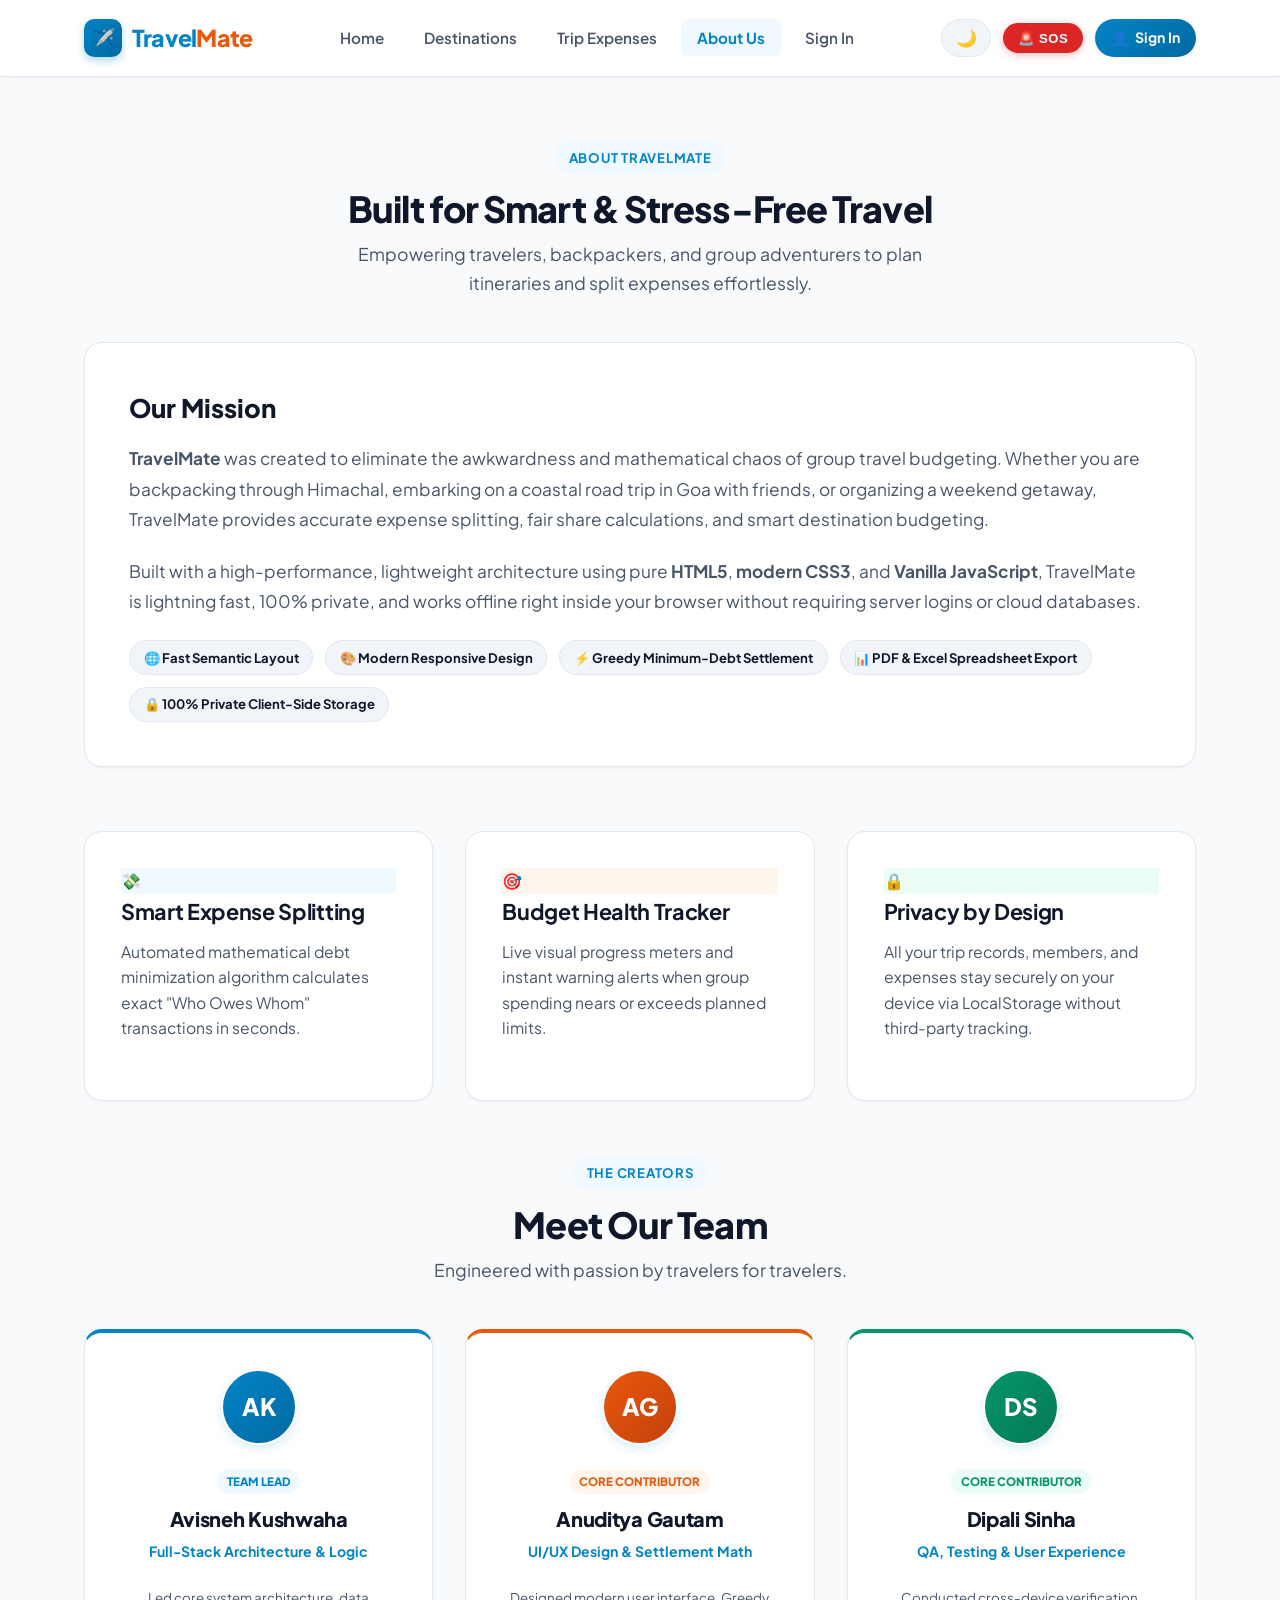
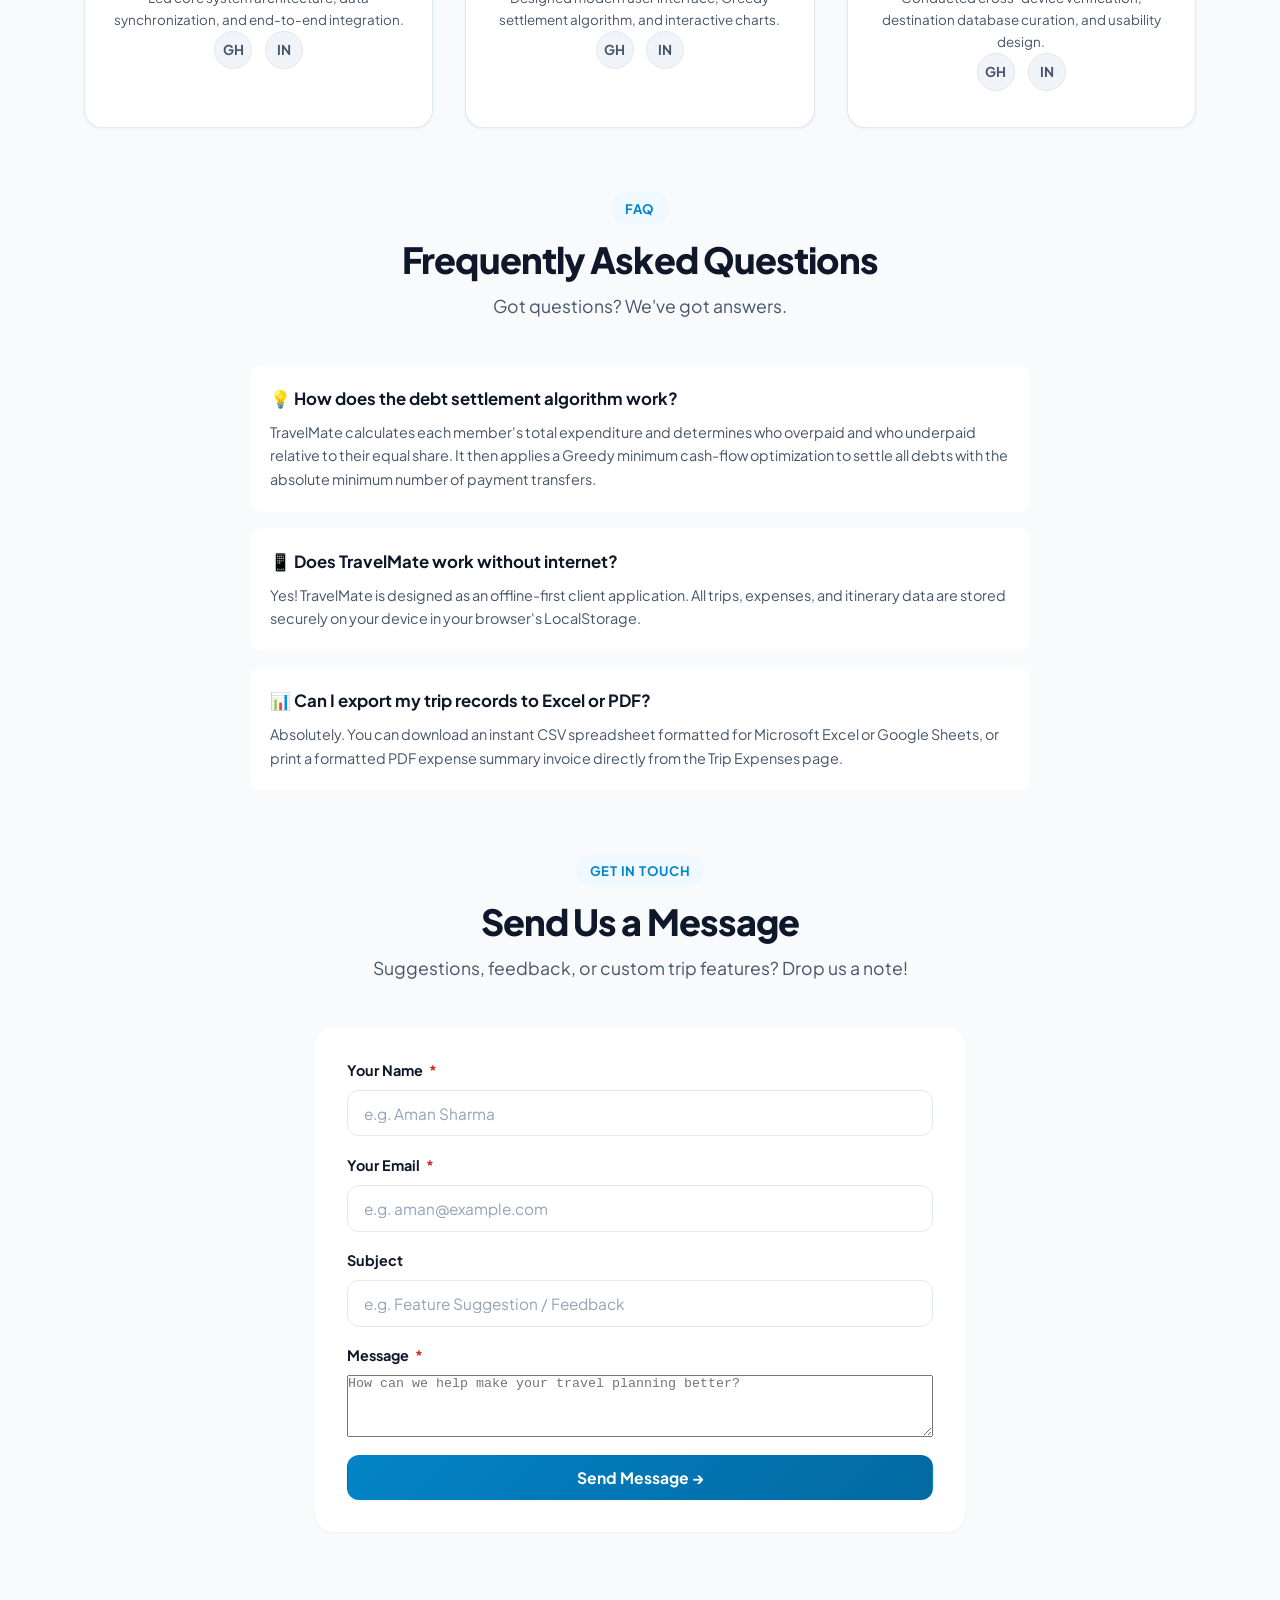
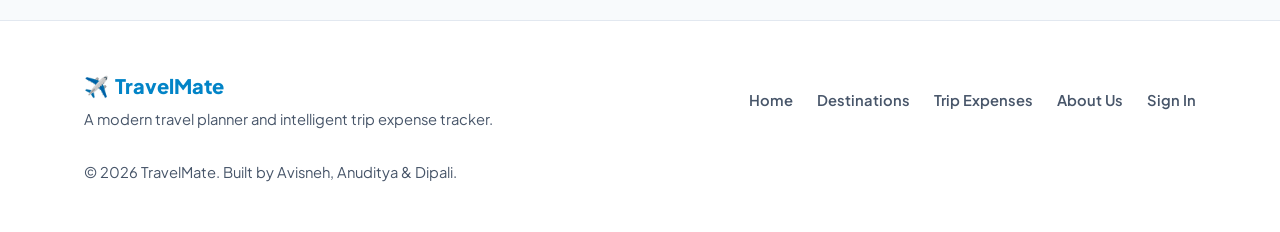
==== commit af06c339: "Upgrade to production-level application: Remove demo elements, real authentication & password reset " ====
--- a/about.html
+++ b/about.html
@@ -3,7 +3,7 @@
 <head>
   <meta charset="UTF-8">
   <meta name="viewport" content="width=device-width, initial-scale=1.0">
-  <title>TravelMate - About Us & Our Team</title>
+  <title>About Us & Our Mission - TravelMate</title>
   <!-- Google Fonts: Plus Jakarta Sans -->
   <link rel="preconnect" href="https://fonts.googleapis.com">
   <link rel="preconnect" href="https://fonts.gstatic.com" crossorigin>
@@ -51,101 +51,169 @@
       <div class="container">
         <!-- Section Header -->
         <div class="section-header">
-          <span class="section-tag">Project Overview</span>
-          <h1 class="section-title">About TravelMate</h1>
+          <span class="section-tag">About TravelMate</span>
+          <h1 class="section-title">Built for Smart & Stress-Free Travel</h1>
           <p class="section-subtitle">
-            A simple, lightweight travel planning companion crafted for college students, solo adventurers, and group travelers.
+            Empowering travelers, backpackers, and group adventurers to plan itineraries and split expenses effortlessly.
           </p>
         </div>
 
         <!-- About Intro Card -->
         <div class="about-intro-card">
-          <h2 style="font-size: 1.6rem; font-weight: 800; margin-bottom: 0.85rem; color: var(--text-main);">Our Purpose</h2>
+          <h2 style="font-size: 1.6rem; font-weight: 800; margin-bottom: 0.85rem; color: var(--text-main);">Our Mission</h2>
           <p class="about-intro-text">
-            <strong>TravelMate</strong> is a mini travel-planning project designed to help users explore destinations and estimate travel expenses.
-            Whether you are planning a solo weekend retreat to the hills of Manali or an exciting group beach holiday to Goa, TravelMate takes away the confusion of budgeting by providing clear, customizable cost projections.
+            <strong>TravelMate</strong> was created to eliminate the awkwardness and mathematical chaos of group travel budgeting. Whether you are backpacking through Himachal, embarking on a coastal road trip in Goa with friends, or organizing a weekend getaway, TravelMate provides accurate expense splitting, fair share calculations, and smart destination budgeting.
           </p>
           <p class="about-intro-text">
-            This project was developed with a clean, beginner-friendly architecture using pure <strong>HTML5</strong>, <strong>CSS3</strong>, and <strong>Vanilla JavaScript</strong>. It requires no complex backend setups, no databases, and no login portals—simply open the website in your browser to explore places and calculate your trip budget accurately.
+            Built with a high-performance, lightweight architecture using pure <strong>HTML5</strong>, <strong>modern CSS3</strong>, and <strong>Vanilla JavaScript</strong>, TravelMate is lightning fast, 100% private, and works offline right inside your browser without requiring server logins or cloud databases.
           </p>
 
           <!-- Tech Stack Highlights -->
           <div class="about-tech-pills">
-            <span class="tech-pill">🌐 HTML5 Semantic Layout</span>
-            <span class="tech-pill">🎨 Modern CSS3 & Variables</span>
-            <span class="tech-pill">⚡ Vanilla JavaScript</span>
-            <span class="tech-pill">📱 Mobile Responsive</span>
-            <span class="tech-pill">🔒 100% Client-Side Privacy</span>
+            <span class="tech-pill">🌐 Fast Semantic Layout</span>
+            <span class="tech-pill">🎨 Modern Responsive Design</span>
+            <span class="tech-pill">⚡ Greedy Minimum-Debt Settlement</span>
+            <span class="tech-pill">📊 PDF & Excel Spreadsheet Export</span>
+            <span class="tech-pill">🔒 100% Private Client-Side Storage</span>
+          </div>
+        </div>
+
+        <!-- Value Pillars Grid -->
+        <div class="features-grid" style="margin-top: 3rem; margin-bottom: 3.5rem;">
+          <div class="feature-card">
+            <div class="feature-icon" style="background: var(--primary-light); color: var(--primary);">💸</div>
+            <h3 class="feature-title">Smart Expense Splitting</h3>
+            <p class="feature-desc">Automated mathematical debt minimization algorithm calculates exact "Who Owes Whom" transactions in seconds.</p>
+          </div>
+          <div class="feature-card">
+            <div class="feature-icon" style="background: var(--secondary-light); color: var(--secondary);">🎯</div>
+            <h3 class="feature-title">Budget Health Tracker</h3>
+            <p class="feature-desc">Live visual progress meters and instant warning alerts when group spending nears or exceeds planned limits.</p>
+          </div>
+          <div class="feature-card">
+            <div class="feature-icon" style="background: var(--accent-light); color: var(--accent);">🔒</div>
+            <h3 class="feature-title">Privacy by Design</h3>
+            <p class="feature-desc">All your trip records, members, and expenses stay securely on your device via LocalStorage without third-party tracking.</p>
           </div>
         </div>
 
         <!-- Team Section Header -->
         <div class="section-header">
-          <span class="section-tag">Project Members</span>
-          <h2 class="section-title">Our Team</h2>
+          <span class="section-tag">The Creators</span>
+          <h2 class="section-title">Meet Our Team</h2>
           <p class="section-subtitle">
-            Meet the students and contributors behind the TravelMate project.
+            Engineered with passion by travelers for travelers.
           </p>
         </div>
 
         <!-- Team Grid -->
         <div class="team-grid">
           
-          <!-- ========================================================= -->
-          <!-- TEAM LEADER: AVISNEH KUSHWAHA                             -->
-          <!-- ========================================================= -->
+          <!-- Team Leader: Avisneh Kushwaha -->
           <div class="team-card" style="border-top: 4px solid var(--primary);">
             <div class="team-avatar" style="background: linear-gradient(135deg, #0284c7 0%, #0369a1 100%); color: #ffffff;">AK</div>
-            <div style="display: inline-block; background: var(--primary-light); color: var(--primary); font-size: 0.72rem; font-weight: 800; padding: 0.2rem 0.6rem; border-radius: var(--radius-full); margin-bottom: 0.5rem; text-transform: uppercase;">👑 Team Leader</div>
+            <div style="display: inline-block; background: var(--primary-light); color: var(--primary); font-size: 0.72rem; font-weight: 800; padding: 0.2rem 0.6rem; border-radius: var(--radius-full); margin-bottom: 0.5rem; text-transform: uppercase;">Team Lead</div>
             <h3 class="team-name">Avisneh Kushwaha</h3>
             <div class="team-role">Full-Stack Architecture & Logic</div>
             <p style="font-size: 0.84rem; color: var(--text-muted); margin-top: 0.5rem;">
-              Led overall system architecture, storage synchronization, and end-to-end integration.
+              Led core system architecture, data synchronization, and end-to-end integration.
             </p>
             <div class="team-socials">
-              <a href="#" class="social-link" title="GitHub">GH</a>
-              <a href="#" class="social-link" title="LinkedIn">IN</a>
-              <a href="#" class="social-link" title="Portfolio">WEB</a>
-            </div>
-          </div>
-
-          <!-- ========================================================= -->
-          <!-- MEMBER 1: ANUDITYA GAUTAM                                 -->
-          <!-- ========================================================= -->
+              <a href="https://github.com" target="_blank" rel="noreferrer" class="social-link" title="GitHub">GH</a>
+              <a href="https://linkedin.com" target="_blank" rel="noreferrer" class="social-link" title="LinkedIn">IN</a>
+            </div>
+          </div>
+
+          <!-- Member 1: Anuditya Gautam -->
           <div class="team-card" style="border-top: 4px solid var(--secondary);">
             <div class="team-avatar" style="background: linear-gradient(135deg, #ea580c 0%, #c2410c 100%); color: #ffffff;">AG</div>
-            <div style="display: inline-block; background: var(--secondary-light); color: var(--secondary); font-size: 0.72rem; font-weight: 800; padding: 0.2rem 0.6rem; border-radius: var(--radius-full); margin-bottom: 0.5rem; text-transform: uppercase;">Member 1</div>
+            <div style="display: inline-block; background: var(--secondary-light); color: var(--secondary); font-size: 0.72rem; font-weight: 800; padding: 0.2rem 0.6rem; border-radius: var(--radius-full); margin-bottom: 0.5rem; text-transform: uppercase;">Core Contributor</div>
             <h3 class="team-name">Anuditya Gautam</h3>
             <div class="team-role">UI/UX Design & Settlement Math</div>
             <p style="font-size: 0.84rem; color: var(--text-muted); margin-top: 0.5rem;">
               Designed modern user interface, Greedy settlement algorithm, and interactive charts.
             </p>
             <div class="team-socials">
-              <a href="#" class="social-link" title="GitHub">GH</a>
-              <a href="#" class="social-link" title="LinkedIn">IN</a>
-              <a href="#" class="social-link" title="Portfolio">WEB</a>
-            </div>
-          </div>
-
-          <!-- ========================================================= -->
-          <!-- MEMBER 2: DIPALI SINHA                                    -->
-          <!-- ========================================================= -->
+              <a href="https://github.com/AnudityaGautam" target="_blank" rel="noreferrer" class="social-link" title="GitHub">GH</a>
+              <a href="https://linkedin.com" target="_blank" rel="noreferrer" class="social-link" title="LinkedIn">IN</a>
+            </div>
+          </div>
+
+          <!-- Member 2: Dipali Sinha -->
           <div class="team-card" style="border-top: 4px solid var(--accent);">
             <div class="team-avatar" style="background: linear-gradient(135deg, #059669 0%, #047857 100%); color: #ffffff;">DS</div>
-            <div style="display: inline-block; background: var(--accent-light); color: var(--accent); font-size: 0.72rem; font-weight: 800; padding: 0.2rem 0.6rem; border-radius: var(--radius-full); margin-bottom: 0.5rem; text-transform: uppercase;">Member 2</div>
+            <div style="display: inline-block; background: var(--accent-light); color: var(--accent); font-size: 0.72rem; font-weight: 800; padding: 0.2rem 0.6rem; border-radius: var(--radius-full); margin-bottom: 0.5rem; text-transform: uppercase;">Core Contributor</div>
             <h3 class="team-name">Dipali Sinha</h3>
-            <div class="team-role">QA, Testing & Project Documentation</div>
+            <div class="team-role">QA, Testing & User Experience</div>
             <p style="font-size: 0.84rem; color: var(--text-muted); margin-top: 0.5rem;">
-              Conducted test case verifications, destination research, and technical report drafting.
+              Conducted cross-device verification, destination database curation, and usability design.
             </p>
             <div class="team-socials">
-              <a href="#" class="social-link" title="GitHub">GH</a>
-              <a href="#" class="social-link" title="LinkedIn">IN</a>
-              <a href="#" class="social-link" title="Portfolio">WEB</a>
-            </div>
-          </div>
-
-        </div>
+              <a href="https://github.com" target="_blank" rel="noreferrer" class="social-link" title="GitHub">GH</a>
+              <a href="https://linkedin.com" target="_blank" rel="noreferrer" class="social-link" title="LinkedIn">IN</a>
+            </div>
+          </div>
+
+        </div>
+
+        <!-- FAQ Section -->
+        <div style="margin-top: 4rem;">
+          <div class="section-header">
+            <span class="section-tag">FAQ</span>
+            <h2 class="section-title">Frequently Asked Questions</h2>
+            <p class="section-subtitle">Got questions? We've got answers.</p>
+          </div>
+
+          <div class="faq-container" style="max-width: 780px; margin: 0 auto;">
+            <div class="faq-item" style="background: var(--bg-card); border: 1px solid var(--border-color); border-radius: var(--radius-md); padding: 1.25rem; margin-bottom: 1rem;">
+              <h3 style="font-size: 1.05rem; font-weight: 700; color: var(--text-main); margin-bottom: 0.5rem;">💡 How does the debt settlement algorithm work?</h3>
+              <p style="font-size: 0.9rem; color: var(--text-muted); margin: 0;">TravelMate calculates each member's total expenditure and determines who overpaid and who underpaid relative to their equal share. It then applies a Greedy minimum cash-flow optimization to settle all debts with the absolute minimum number of payment transfers.</p>
+            </div>
+            <div class="faq-item" style="background: var(--bg-card); border: 1px solid var(--border-color); border-radius: var(--radius-md); padding: 1.25rem; margin-bottom: 1rem;">
+              <h3 style="font-size: 1.05rem; font-weight: 700; color: var(--text-main); margin-bottom: 0.5rem;">📱 Does TravelMate work without internet?</h3>
+              <p style="font-size: 0.9rem; color: var(--text-muted); margin: 0;">Yes! TravelMate is designed as an offline-first client application. All trips, expenses, and itinerary data are stored securely on your device in your browser's LocalStorage.</p>
+            </div>
+            <div class="faq-item" style="background: var(--bg-card); border: 1px solid var(--border-color); border-radius: var(--radius-md); padding: 1.25rem; margin-bottom: 1rem;">
+              <h3 style="font-size: 1.05rem; font-weight: 700; color: var(--text-main); margin-bottom: 0.5rem;">📊 Can I export my trip records to Excel or PDF?</h3>
+              <p style="font-size: 0.9rem; color: var(--text-muted); margin: 0;">Absolutely. You can download an instant CSV spreadsheet formatted for Microsoft Excel or Google Sheets, or print a formatted PDF expense summary invoice directly from the Trip Expenses page.</p>
+            </div>
+          </div>
+        </div>
+
+        <!-- Contact / Feedback Section -->
+        <div style="margin-top: 4rem; max-width: 650px; margin-left: auto; margin-right: auto;">
+          <div class="section-header">
+            <span class="section-tag">Get in Touch</span>
+            <h2 class="section-title">Send Us a Message</h2>
+            <p class="section-subtitle">Suggestions, feedback, or custom trip features? Drop us a note!</p>
+          </div>
+
+          <div style="background: var(--bg-card); border: 1px solid var(--border-color); border-radius: var(--radius-lg); padding: 2rem; box-shadow: var(--shadow-sm);">
+            <div id="contactSuccessAlert" class="alert alert-success hidden" style="margin-bottom: 1rem;"></div>
+            <form id="contactForm" class="auth-form">
+              <div class="form-group">
+                <label for="contactName" class="form-label">Your Name <span class="req">*</span></label>
+                <input type="text" id="contactName" class="form-input" placeholder="e.g. Aman Sharma" required>
+              </div>
+              <div class="form-group">
+                <label for="contactEmail" class="form-label">Your Email <span class="req">*</span></label>
+                <input type="email" id="contactEmail" class="form-input" placeholder="e.g. aman@example.com" required>
+              </div>
+              <div class="form-group">
+                <label for="contactSubject" class="form-label">Subject</label>
+                <input type="text" id="contactSubject" class="form-input" placeholder="e.g. Feature Suggestion / Feedback">
+              </div>
+              <div class="form-group">
+                <label for="contactMessage" class="form-label">Message <span class="req">*</span></label>
+                <textarea id="contactMessage" class="form-textarea" rows="4" placeholder="How can we help make your travel planning better?" required></textarea>
+              </div>
+              <button type="submit" id="contactSubmitBtn" class="btn btn-primary btn-md" style="width: 100%;">
+                Send Message &rarr;
+              </button>
+            </form>
+          </div>
+        </div>
+
       </div>
     </section>
 
@@ -214,7 +282,7 @@
         <div class="footer-logo">
           <span>✈️</span> TravelMate
         </div>
-        <p>A simple, beginner-friendly travel planner and budget estimator.</p>
+        <p>A modern travel planner and intelligent trip expense tracker.</p>
       </div>
       <ul class="footer-links">
         <li><a href="index.html">Home</a></li>
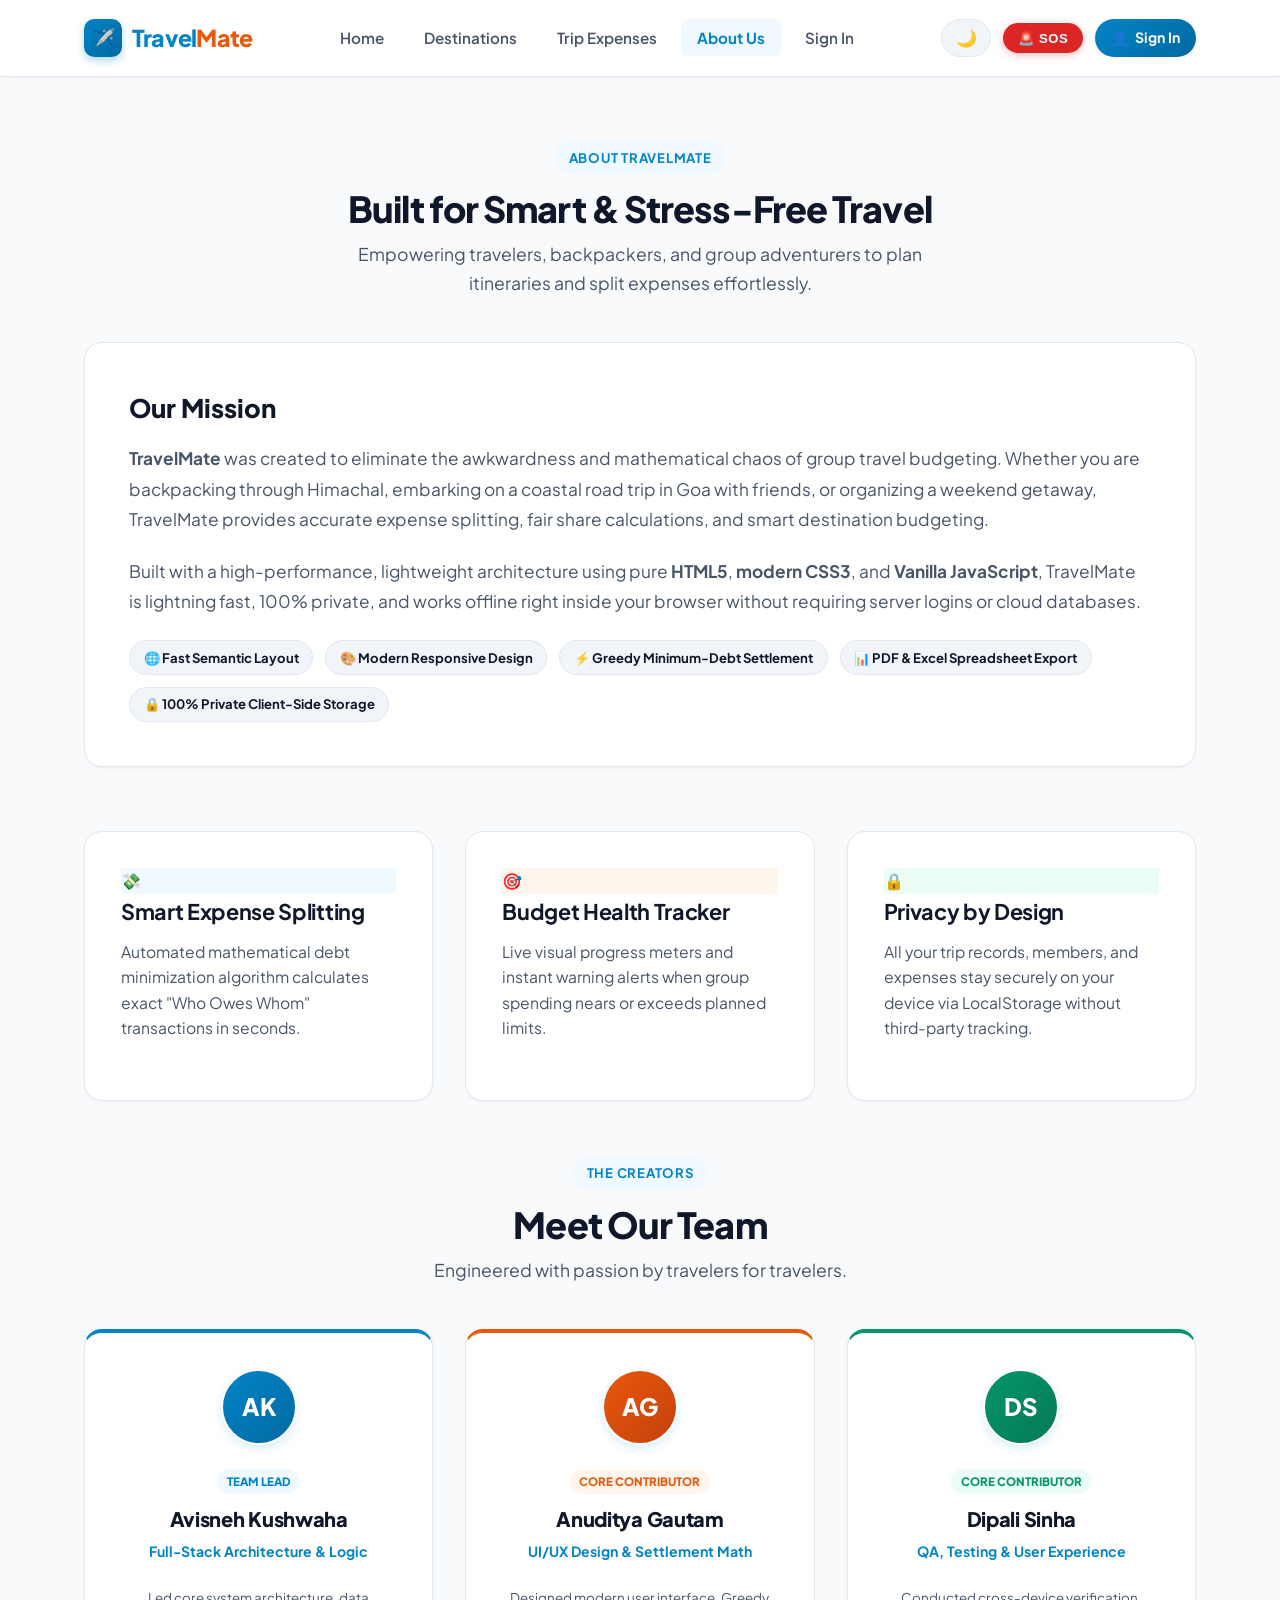
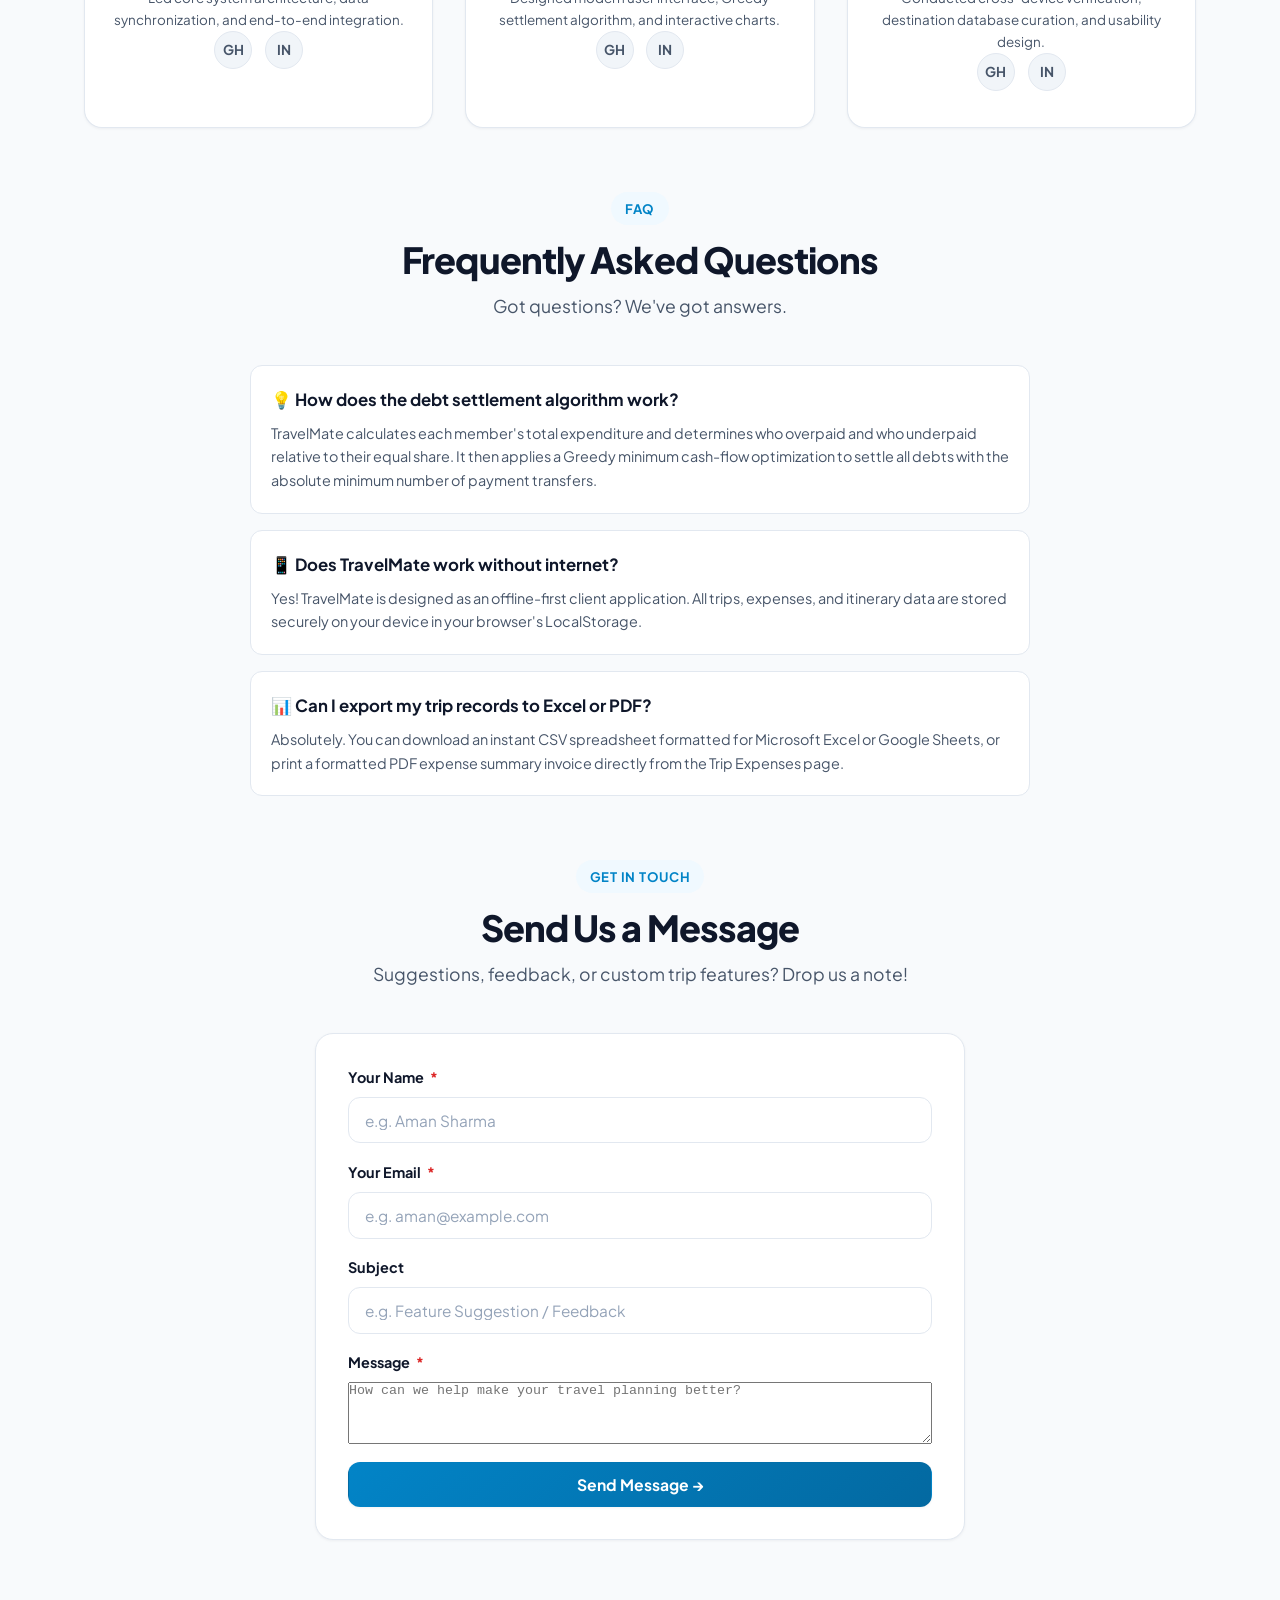
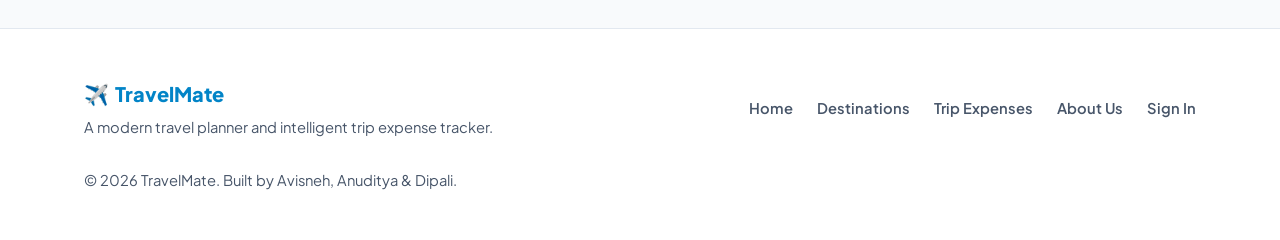
==== commit ee61144b: "feat: Add Gmail and WhatsApp OTP authentication, fix dark and light mode bugs" ====
--- a/about.html
+++ b/about.html
@@ -10,6 +10,16 @@
   <link href="https://fonts.googleapis.com/css2?family=Plus+Jakarta+Sans:wght@400;500;600;700;800&display=swap" rel="stylesheet">
   <!-- Main Stylesheet -->
   <link rel="stylesheet" href="css/style.css">
+  <script>
+    (function() {
+      const savedTheme = localStorage.getItem('travelMateTheme');
+      if (savedTheme === 'dark' || (!savedTheme && window.matchMedia && window.matchMedia('(prefers-color-scheme: dark)').matches)) {
+        document.documentElement.setAttribute('data-theme', 'dark');
+      } else {
+        document.documentElement.removeAttribute('data-theme');
+      }
+    })();
+  </script>
 </head>
 <body>
 
@@ -165,15 +175,15 @@
           </div>
 
           <div class="faq-container" style="max-width: 780px; margin: 0 auto;">
-            <div class="faq-item" style="background: var(--bg-card); border: 1px solid var(--border-color); border-radius: var(--radius-md); padding: 1.25rem; margin-bottom: 1rem;">
+            <div class="faq-item" style="background: var(--bg-card); border: 1px solid var(--border); border-radius: var(--radius-md); padding: 1.25rem; margin-bottom: 1rem;">
               <h3 style="font-size: 1.05rem; font-weight: 700; color: var(--text-main); margin-bottom: 0.5rem;">💡 How does the debt settlement algorithm work?</h3>
               <p style="font-size: 0.9rem; color: var(--text-muted); margin: 0;">TravelMate calculates each member's total expenditure and determines who overpaid and who underpaid relative to their equal share. It then applies a Greedy minimum cash-flow optimization to settle all debts with the absolute minimum number of payment transfers.</p>
             </div>
-            <div class="faq-item" style="background: var(--bg-card); border: 1px solid var(--border-color); border-radius: var(--radius-md); padding: 1.25rem; margin-bottom: 1rem;">
+            <div class="faq-item" style="background: var(--bg-card); border: 1px solid var(--border); border-radius: var(--radius-md); padding: 1.25rem; margin-bottom: 1rem;">
               <h3 style="font-size: 1.05rem; font-weight: 700; color: var(--text-main); margin-bottom: 0.5rem;">📱 Does TravelMate work without internet?</h3>
               <p style="font-size: 0.9rem; color: var(--text-muted); margin: 0;">Yes! TravelMate is designed as an offline-first client application. All trips, expenses, and itinerary data are stored securely on your device in your browser's LocalStorage.</p>
             </div>
-            <div class="faq-item" style="background: var(--bg-card); border: 1px solid var(--border-color); border-radius: var(--radius-md); padding: 1.25rem; margin-bottom: 1rem;">
+            <div class="faq-item" style="background: var(--bg-card); border: 1px solid var(--border); border-radius: var(--radius-md); padding: 1.25rem; margin-bottom: 1rem;">
               <h3 style="font-size: 1.05rem; font-weight: 700; color: var(--text-main); margin-bottom: 0.5rem;">📊 Can I export my trip records to Excel or PDF?</h3>
               <p style="font-size: 0.9rem; color: var(--text-muted); margin: 0;">Absolutely. You can download an instant CSV spreadsheet formatted for Microsoft Excel or Google Sheets, or print a formatted PDF expense summary invoice directly from the Trip Expenses page.</p>
             </div>
@@ -188,7 +198,7 @@
             <p class="section-subtitle">Suggestions, feedback, or custom trip features? Drop us a note!</p>
           </div>
 
-          <div style="background: var(--bg-card); border: 1px solid var(--border-color); border-radius: var(--radius-lg); padding: 2rem; box-shadow: var(--shadow-sm);">
+          <div style="background: var(--bg-card); border: 1px solid var(--border); border-radius: var(--radius-lg); padding: 2rem; box-shadow: var(--shadow-sm);">
             <div id="contactSuccessAlert" class="alert alert-success hidden" style="margin-bottom: 1rem;"></div>
             <form id="contactForm" class="auth-form">
               <div class="form-group">
--- a/css/style.css
+++ b/css/style.css
@@ -33,6 +33,7 @@
   
   /* Borders */
   --border: #e2e8f0;              /* Slate 200 */
+  --border-color: #e2e8f0;
   --border-hover: #cbd5e1;
   --border-focus: #38bdf8;
   
@@ -40,6 +41,12 @@
   --error: #dc2626;
   --error-bg: #fef2f2;
   --error-border: #fecaca;
+  --success: #059669;
+  --success-bg: #ecfdf5;
+  --success-border: #a7f3d0;
+  --info: #0284c7;
+  --info-bg: #f0f9ff;
+  --info-border: #bae6fd;
   
   /* Radii */
   --radius-sm: 8px;
@@ -72,12 +79,23 @@
   --text-light: #64748b;          /* Slate 500 */
   
   --border: #233554;              /* Slate border */
+  --border-color: #233554;
   --border-hover: #3b5278;
   --border-focus: #38bdf8;
   
   --primary-light: rgba(2, 132, 199, 0.22);
   --secondary-light: rgba(234, 88, 12, 0.22);
   --accent-light: rgba(5, 150, 105, 0.22);
+  
+  --error: #f87171;
+  --error-bg: rgba(220, 38, 38, 0.18);
+  --error-border: #991b1b;
+  --success: #34d399;
+  --success-bg: rgba(5, 150, 105, 0.18);
+  --success-border: #065f46;
+  --info: #38bdf8;
+  --info-bg: rgba(2, 132, 199, 0.18);
+  --info-border: #0284c7;
   
   --shadow-sm: 0 1px 3px 0 rgba(0, 0, 0, 0.4);
   --shadow-md: 0 4px 12px -2px rgba(0, 0, 0, 0.5);
@@ -123,6 +141,70 @@
   color: var(--text-main);
   border-color: var(--border);
 }
+
+[data-theme="dark"] .form-input:focus,
+[data-theme="dark"] .form-select:focus,
+[data-theme="dark"] .dest-search-input:focus {
+  background-color: var(--bg-input) !important;
+  color: var(--text-main) !important;
+  border-color: var(--primary);
+  box-shadow: 0 0 0 4px rgba(2, 132, 199, 0.25);
+}
+
+[data-theme="dark"] .trip-card.active {
+  background: linear-gradient(180deg, #1c2e4a 0%, #152238 60%) !important;
+  border-color: var(--primary) !important;
+  box-shadow: 0 0 0 2px var(--primary-light), var(--shadow-md) !important;
+}
+
+[data-theme="dark"] .active-trip-banner {
+  background: linear-gradient(135deg, #10223d 0%, #172a46 100%) !important;
+  border-color: #0284c7 !important;
+}
+
+[data-theme="dark"] .pair-settlement-item {
+  background: linear-gradient(135deg, #23201d 0%, #1c2638 100%) !important;
+  border-color: #78350f !important;
+}
+
+[data-theme="dark"] .pair-settlement-item.settled-clean {
+  background: rgba(5, 150, 105, 0.15) !important;
+  border-color: #065f46 !important;
+}
+
+[data-theme="dark"] .pair-amount {
+  background-color: #1a2a44 !important;
+  color: #f8fafc !important;
+  border-color: var(--border) !important;
+}
+
+[data-theme="dark"] .member-chip {
+  background-color: #1a2a44 !important;
+  border-color: var(--border) !important;
+  color: #f8fafc !important;
+}
+
+[data-theme="dark"] .settlement-card.receive {
+  background-color: rgba(5, 150, 105, 0.15) !important;
+  border-left-color: var(--accent) !important;
+}
+
+[data-theme="dark"] .settlement-card.pay {
+  background-color: rgba(234, 88, 12, 0.15) !important;
+  border-left-color: var(--secondary) !important;
+}
+
+[data-theme="dark"] .btn-demo-reset {
+  background-color: rgba(220, 38, 38, 0.15) !important;
+  border-color: #7f1d1d !important;
+  color: #f87171 !important;
+}
+
+[data-theme="dark"] .btn-demo-reset:hover {
+  background-color: rgba(220, 38, 38, 0.25) !important;
+  border-color: #ef4444 !important;
+}
+
 [data-theme="dark"] .expense-table th {
   background-color: #1a2a44;
   color: #cbd5e1;
@@ -141,6 +223,10 @@
 [data-theme="dark"] .checklist-item {
   background-color: #1a2a44;
   border-color: var(--border);
+}
+[data-theme="dark"] .checklist-item:hover {
+  background-color: #1e314f !important;
+  border-color: var(--border-hover) !important;
 }
 [data-theme="dark"] .checklist-item.done {
   background-color: rgba(5, 150, 105, 0.15);
@@ -1259,12 +1345,27 @@
   display: flex;
   align-items: center;
   gap: 0.6rem;
+  transition: var(--transition);
 }
 
 .alert-error {
   background-color: var(--error-bg);
   border: 1px solid var(--error-border);
   color: var(--error);
+  font-weight: 600;
+}
+
+.alert-success {
+  background-color: var(--success-bg);
+  border: 1px solid var(--success-border);
+  color: var(--success);
+  font-weight: 600;
+}
+
+.alert-info {
+  background-color: var(--info-bg);
+  border: 1px solid var(--info-border);
+  color: var(--info);
   font-weight: 600;
 }
 
@@ -2689,7 +2790,7 @@
     top: 76px;
     left: 0;
     right: 0;
-    background-color: #ffffff;
+    background-color: var(--bg-card);
     flex-direction: column;
     padding: 1.25rem;
     border-bottom: 1px solid var(--border);
@@ -3030,6 +3131,335 @@
   background-color: rgba(2, 132, 199, 0.2);
   border-color: #38bdf8;
   color: #38bdf8;
+}
+
+/* ===================================================
+   Two-Factor OTP Verification & Channel Selectors
+   =================================================== */
+.otp-channel-selector-group {
+  margin-bottom: 0.65rem;
+}
+
+.otp-channel-radios {
+  display: grid;
+  grid-template-columns: 1fr 1fr;
+  gap: 0.75rem;
+  margin-top: 0.4rem;
+}
+
+.otp-channel-radio-card {
+  display: flex;
+  align-items: center;
+  gap: 0.65rem;
+  padding: 0.75rem 0.85rem;
+  border-radius: var(--radius-md);
+  border: 1.5px solid var(--border);
+  background-color: var(--bg-card);
+  cursor: pointer;
+  transition: var(--transition);
+  user-select: none;
+}
+
+.otp-channel-radio-card:hover {
+  border-color: var(--primary);
+  background-color: var(--primary-light);
+}
+
+.otp-channel-radio-card.active {
+  border-color: var(--primary);
+  background-color: var(--primary-light);
+  box-shadow: 0 0 0 1px var(--primary);
+}
+
+.otp-channel-radio-card input[type="radio"] {
+  display: none;
+}
+
+.otp-channel-radio-card .channel-icon {
+  font-size: 1.4rem;
+  line-height: 1;
+}
+
+.otp-channel-radio-card .channel-meta {
+  display: flex;
+  flex-direction: column;
+}
+
+.otp-channel-radio-card .channel-meta strong {
+  font-size: 0.88rem;
+  color: var(--text-main);
+  line-height: 1.2;
+}
+
+.otp-channel-radio-card .channel-meta small {
+  font-size: 0.74rem;
+  color: var(--text-muted);
+}
+
+[data-theme="dark"] .otp-channel-radio-card {
+  background-color: var(--bg-input);
+  border-color: var(--border);
+}
+
+[data-theme="dark"] .otp-channel-radio-card:hover,
+[data-theme="dark"] .otp-channel-radio-card.active {
+  background-color: rgba(2, 132, 199, 0.18);
+  border-color: #38bdf8;
+}
+
+/* OTP Panel & Digit Inputs */
+.otp-badge-icon {
+  width: 58px;
+  height: 58px;
+  border-radius: 50%;
+  background: var(--primary-light);
+  color: var(--primary);
+  display: flex;
+  align-items: center;
+  justify-content: center;
+  font-size: 1.85rem;
+  margin: 0 auto 0.75rem;
+}
+
+[data-theme="dark"] .otp-badge-icon {
+  background: rgba(2, 132, 199, 0.22);
+  color: #38bdf8;
+}
+
+.otp-panel-title {
+  text-align: center;
+  font-size: 1.35rem;
+  font-weight: 800;
+  color: var(--text-main);
+  margin-bottom: 0.35rem;
+}
+
+.otp-panel-subtitle {
+  text-align: center;
+  font-size: 0.88rem;
+  color: var(--text-muted);
+  line-height: 1.45;
+  margin-bottom: 1.25rem;
+}
+
+.otp-inputs-grid {
+  display: flex;
+  justify-content: center;
+  gap: 0.5rem;
+  margin: 0.85rem 0 1rem;
+}
+
+.otp-digit {
+  width: 48px;
+  height: 54px;
+  text-align: center;
+  font-size: 1.55rem;
+  font-weight: 800;
+  border: 2px solid var(--border);
+  border-radius: var(--radius-sm);
+  background-color: var(--bg-input);
+  color: var(--text-main);
+  transition: var(--transition);
+  outline: none;
+}
+
+.otp-digit:focus {
+  border-color: var(--primary);
+  box-shadow: 0 0 0 4px var(--primary-glow);
+  transform: translateY(-2px);
+}
+
+[data-theme="dark"] .otp-digit {
+  background-color: var(--bg-input);
+  color: #f8fafc;
+  border-color: var(--border);
+}
+
+[data-theme="dark"] .otp-digit:focus {
+  border-color: #38bdf8;
+  box-shadow: 0 0 0 4px rgba(56, 189, 248, 0.2);
+}
+
+.otp-meta-row {
+  display: flex;
+  align-items: center;
+  justify-content: space-between;
+  margin: 0.4rem 0 0.85rem;
+}
+
+.btn-link {
+  background: none;
+  border: none;
+  color: var(--primary);
+  font-weight: 700;
+  cursor: pointer;
+  padding: 0;
+  text-decoration: underline;
+}
+
+.btn-link:disabled {
+  color: var(--text-light);
+  cursor: not-allowed;
+  text-decoration: none;
+}
+
+.otp-external-box {
+  background-color: rgba(37, 211, 102, 0.08);
+  border: 1.5px solid #25D366;
+  border-radius: var(--radius-md);
+  padding: 0.85rem 1rem;
+  display: flex;
+  align-items: center;
+  justify-content: space-between;
+  gap: 0.75rem;
+  margin-bottom: 1.25rem;
+}
+
+.otp-external-info {
+  display: flex;
+  align-items: center;
+  gap: 0.65rem;
+  font-size: 0.85rem;
+}
+
+.otp-external-info strong {
+  color: #128c7e;
+  display: block;
+}
+
+[data-theme="dark"] .otp-external-box {
+  background-color: rgba(37, 211, 102, 0.12);
+  border-color: #128c7e;
+}
+
+[data-theme="dark"] .otp-external-info strong {
+  color: #25D366;
+}
+
+.otp-demo-helper {
+  display: flex;
+  align-items: center;
+  justify-content: space-between;
+  background-color: var(--bg-subtle);
+  border: 1px dashed var(--border);
+  border-radius: var(--radius-sm);
+  padding: 0.6rem 0.85rem;
+  margin-bottom: 1rem;
+}
+
+/* Floating OTP Notification Toast */
+.otp-toast {
+  position: fixed;
+  top: 1.5rem;
+  right: 1.5rem;
+  z-index: 10000;
+  background: var(--bg-card);
+  color: var(--text-main);
+  border-radius: var(--radius-md);
+  padding: 1rem 1.25rem;
+  box-shadow: 0 12px 30px -4px rgba(0, 0, 0, 0.3), 0 4px 10px -2px rgba(0, 0, 0, 0.1);
+  border: 1.5px solid var(--border);
+  max-width: 360px;
+  animation: slideToastTop 0.35s cubic-bezier(0.16, 1, 0.3, 1) forwards;
+  cursor: pointer;
+}
+
+.otp-toast.gmail-toast {
+  border-left: 5px solid #ea4335;
+}
+
+.otp-toast.whatsapp-toast {
+  border-left: 5px solid #25D366;
+}
+
+.otp-toast-header {
+  display: flex;
+  align-items: center;
+  justify-content: space-between;
+  gap: 0.5rem;
+  font-size: 0.82rem;
+  font-weight: 700;
+  color: var(--text-muted);
+  margin-bottom: 0.35rem;
+}
+
+.otp-toast-title {
+  display: flex;
+  align-items: center;
+  gap: 0.4rem;
+}
+
+.toast-close {
+  background: none;
+  border: none;
+  font-size: 1.25rem;
+  color: var(--text-muted);
+  cursor: pointer;
+  line-height: 1;
+}
+
+.otp-toast-body {
+  font-size: 0.9rem;
+  color: var(--text-main);
+  line-height: 1.4;
+}
+
+.otp-toast-code-badge {
+  display: inline-block;
+  background: var(--primary-light);
+  color: var(--primary);
+  font-weight: 800;
+  font-size: 1.2rem;
+  letter-spacing: 2px;
+  padding: 0.25rem 0.75rem;
+  border-radius: var(--radius-sm);
+  margin-top: 0.35rem;
+}
+
+[data-theme="dark"] .otp-toast-code-badge {
+  background: rgba(2, 132, 199, 0.25);
+  color: #38bdf8;
+}
+
+@keyframes slideToastTop {
+  from { transform: translateY(-30px); opacity: 0; }
+  to { transform: translateY(0); opacity: 1; }
+}
+
+/* Live Sync Floating Toast */
+.live-sync-toast {
+  position: fixed;
+  bottom: 2rem;
+  right: 2rem;
+  background: linear-gradient(135deg, #0f172a 0%, #1e293b 100%);
+  color: #f8fafc;
+  padding: 0.85rem 1.4rem;
+  border-radius: var(--radius-full);
+  box-shadow: 0 10px 25px -5px rgba(0, 0, 0, 0.4), 0 0 15px rgba(16, 185, 129, 0.4);
+  border: 1px solid rgba(16, 185, 129, 0.4);
+  font-size: 0.88rem;
+  font-weight: 700;
+  display: flex;
+  align-items: center;
+  gap: 0.6rem;
+  z-index: 9999;
+  animation: slideToastIn 0.3s cubic-bezier(0.16, 1, 0.3, 1) forwards;
+  pointer-events: none;
+}
+
+@keyframes slideToastIn {
+  from { transform: translateY(20px) scale(0.95); opacity: 0; }
+  to { transform: translateY(0) scale(1); opacity: 1; }
+}
+
+.live-sync-pulse {
+  animation: pulseGreen 1.5s infinite;
+}
+
+@keyframes pulseGreen {
+  0% { box-shadow: 0 0 0 0 rgba(16, 185, 129, 0.7); }
+  70% { box-shadow: 0 0 0 8px rgba(16, 185, 129, 0); }
+  100% { box-shadow: 0 0 0 0 rgba(16, 185, 129, 0); }
 }
 
 /* ===================================================
